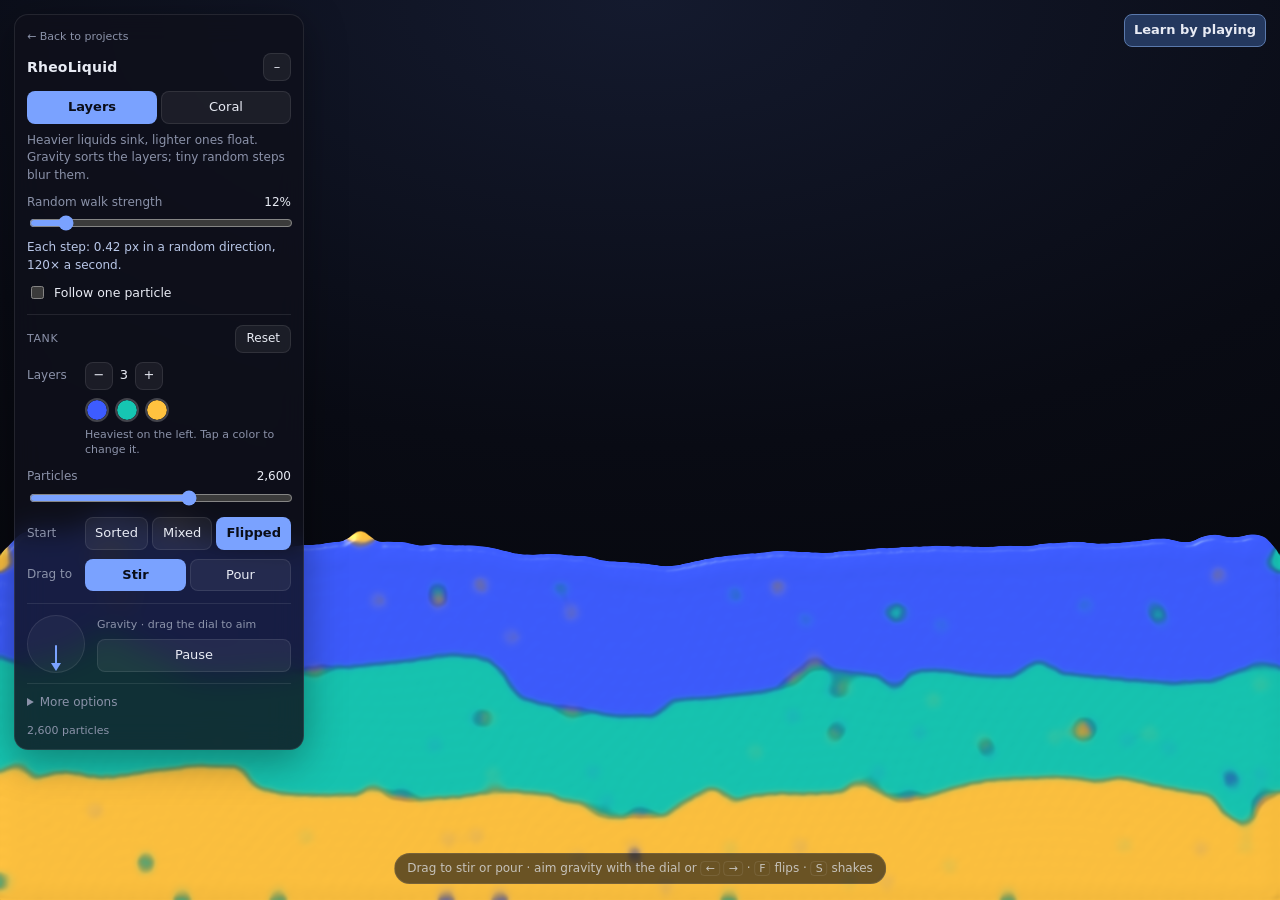
==== rheoliquid.html @ 99662b9c "Add RheoLiquid interactive project and standalone page" ====
<!doctype html>
<html lang="en">
<head>
<meta charset="utf-8">
<meta name="viewport" content="width=device-width,initial-scale=1,viewport-fit=cover">
<title>RheoLiquid</title>
<meta name="description" content="Explore fluid layers, coral growth, and particle motion through interactive simulations and guided experiments.">
<style>
  /* Single dark look: one full-screen liquid tank, a control dock on the left, one shared explainer dock on the right. */
  :root{--bg:#06070c;--panel:rgba(15,17,27,.82);--sheet:rgba(15,19,32,.97);--line:rgba(255,255,255,.09);--text:#e8ebf4;--mut:#8b92a9;--acc:#7aa2ff;
    --sat:env(safe-area-inset-top,0px);--sar:env(safe-area-inset-right,0px);--sab:env(safe-area-inset-bottom,0px);--sal:env(safe-area-inset-left,0px);color-scheme:dark}
  *{box-sizing:border-box}
  html,body{margin:0;height:100%;color:var(--text);font:13px/1.45 ui-sans-serif,system-ui,-apple-system,"Segoe UI",sans-serif;overflow:hidden;
    background:radial-gradient(120% 90% at 50% 0%,#141a2e 0%,#090b14 55%,#05060a 100%);touch-action:auto;-webkit-user-select:none;user-select:none}
  #stage{position:fixed;inset:0;cursor:crosshair;touch-action:none}
  canvas{position:absolute;inset:0;width:100%;height:100%;display:block}
  #c.goo{filter:url(#liquid-goo)}
  #o{pointer-events:none}
  .panel{position:fixed;top:calc(14px + var(--sat));left:calc(14px + var(--sal));width:290px;max-height:calc(100dvh - 28px - var(--sat) - var(--sab));overflow-y:auto;background:var(--panel);backdrop-filter:blur(14px);-webkit-backdrop-filter:blur(14px);
    border:1px solid var(--line);border-radius:14px;padding:12px 12px 10px;z-index:5;box-shadow:0 10px 40px rgba(0,0,0,.35)}
  .panel.min .body{display:none}
  a:focus-visible,button:focus-visible,input:focus-visible,.dial:focus-visible{outline:2px solid var(--acc);outline-offset:3px}
  [hidden]{display:none!important}
  .portfolio-link{display:inline-block;margin-bottom:8px;color:var(--mut);font-size:11px;text-decoration:none}
  .portfolio-link:hover{color:var(--text);text-decoration:underline}
  .walk-note{color:#b9c7e8;font-size:12px;margin:6px 0 0}
  .transport{display:flex;gap:6px;margin-top:10px}.transport button{flex:1}
  .legend{display:flex;gap:10px;margin:8px 0;color:var(--mut);font-size:11px}.legend i{display:inline-block;width:7px;height:7px;border-radius:50%;margin-right:4px}
  @media(max-width:600px){button{min-height:36px}.panel{max-height:65dvh}}
  .head{display:flex;align-items:center;justify-content:space-between;gap:8px}
  .title{font-weight:650;letter-spacing:.2px;font-size:14px}
  button{font:inherit;color:var(--text);background:rgba(255,255,255,.06);border:1px solid var(--line);border-radius:8px;padding:6px 9px;cursor:pointer}
  button:hover{background:rgba(255,255,255,.11)}
  button.on{background:var(--acc);border-color:transparent;color:#0a0d18;font-weight:600}
  .icon{width:28px;height:28px;padding:0;display:grid;place-items:center}
  .tabs,.seg{display:grid;grid-auto-flow:column;grid-auto-columns:1fr;gap:4px;margin-top:10px}
  .desc{color:var(--mut);margin:8px 0 4px;font-size:12px}
  .label{color:var(--mut);font-size:11px;text-transform:uppercase;letter-spacing:.6px;margin-top:10px}
  .seg{margin-top:5px}
  .slider{display:grid;grid-template-columns:1fr auto;gap:2px 8px;margin-top:10px}
  .slider span{color:var(--mut);font-size:12px}
  .slider output{font-variant-numeric:tabular-nums;font-size:12px}
  .slider input{grid-column:1/3;width:100%;accent-color:var(--acc)}
  .check{display:flex;align-items:center;gap:7px;margin-top:9px;color:var(--text);font-size:12.5px;cursor:pointer}
  .check input{accent-color:var(--acc)}
  .row{display:flex;gap:5px;margin-top:11px;flex-wrap:wrap}
  .row button{flex:1}
  .swatches{display:flex;gap:6px;margin-top:7px}
  .sw{width:26px;height:26px;border-radius:50%;padding:0;border:2px solid transparent}
  .sw.on{border-color:#fff}
  .gravity{display:flex;gap:12px;align-items:center;margin-top:12px;padding-top:11px;border-top:1px solid var(--line)}
  .dial{flex:none;width:58px;height:58px;border-radius:50%;border:1px solid var(--line);background:rgba(255,255,255,.04);position:relative;cursor:grab;touch-action:none}
  .arrow{position:absolute;left:50%;top:50%;width:24px;height:2px;background:var(--acc);transform-origin:0 50%;border-radius:2px}
  .arrow::after{content:"";position:absolute;right:-2px;top:-4px;border-left:8px solid var(--acc);border-top:5px solid transparent;border-bottom:5px solid transparent}
  .gcol{flex:1;min-width:0}
  .gcol .slider{margin-top:0}
  .glabel{color:var(--mut);font-size:11px;margin-bottom:6px}
  .gcol .transport{margin-top:0}
  .group{margin-top:12px;padding-top:10px;border-top:1px solid var(--line)}
  .grouphead{display:flex;align-items:center;justify-content:space-between}.grouphead .label{margin-top:0}
  .mini{font-size:12px;padding:4px 10px}
  .trow{display:flex;align-items:center;gap:8px;margin-top:9px}
  .tlabel{color:var(--mut);font-size:12px;flex:none;width:50px}
  .trow .seg{flex:1;margin-top:0}
  .chips{display:flex;gap:6px;flex-wrap:wrap;margin:8px 0 0 58px}
  .chips input{-webkit-appearance:none;appearance:none;flex:none;width:24px;height:24px;border:2px solid rgba(255,255,255,.22);border-radius:50%;padding:0;background:none;cursor:pointer}
  .chips input::-webkit-color-swatch-wrapper{padding:0}.chips input::-webkit-color-swatch{border:none;border-radius:50%}.chips input::-moz-color-swatch{border:none;border-radius:50%}
  .chips input:hover{border-color:rgba(255,255,255,.6)}
  .stepper{display:flex;align-items:center;gap:4px}
  .stepper output{min-width:14px;text-align:center;font-variant-numeric:tabular-nums;font-size:13px}
  .micro{color:var(--mut);font-size:11px;margin:5px 0 0 58px}
  .more{margin-top:10px;border-top:1px solid var(--line);padding-top:8px}
  .more summary{cursor:pointer;color:var(--mut);font-size:12px;padding:2px 0}
  .more summary:hover{color:var(--text)}
  .more #tilt{width:100%;margin-top:10px;font-size:12px}
  .foot{margin-top:9px;color:var(--mut);font-size:11px;font-variant-numeric:tabular-nums;display:flex;justify-content:space-between}
  section[hidden]{display:none}
  .hint{position:fixed;left:50%;bottom:calc(16px + var(--sab));transform:translateX(-50%);color:rgba(232,235,244,.72);font-size:12px;background:rgba(10,12,20,.6);
    padding:6px 12px;border-radius:20px;border:1px solid var(--line);white-space:nowrap;pointer-events:none;max-width:calc(100% - 24px);overflow:hidden;text-overflow:ellipsis;transition:opacity .8s}
  .hint.faded{opacity:.35}
  .hint .tch{display:none}
  kbd{font:inherit;font-size:11px;padding:0 4px;border:1px solid var(--line);border-radius:4px}
  @media (max-width:600px){.panel{width:auto;right:calc(10px + var(--sar));left:calc(10px + var(--sal));top:calc(10px + var(--sat))}.hint .kb{display:none}.hint .tch{display:inline}}
  @media (hover:none) and (pointer:coarse){.hint .kb{display:none}.hint .tch{display:inline}}
#learnToggle{position:fixed;right:calc(14px + var(--sar));top:calc(14px + var(--sat));z-index:7;background:#24385e;border-color:#5a79ac;font-weight:600}
#learnToggle[aria-expanded="true"]{background:#95b4ff;color:#0b1220;border-color:transparent}
/* Right dock: the guided experiments and the particle inspector share one slot, so the middle of the tank stays clear. */
#learnPanel,#particleInspector{position:fixed;right:calc(14px + var(--sar));top:calc(62px + var(--sat));bottom:auto;left:auto;transform:none;width:330px;max-width:calc(100% - 28px);max-height:calc(100dvh - 80px - var(--sat) - var(--sab));overflow:auto;overscroll-behavior:contain;z-index:6;background:var(--sheet);border:1px solid var(--line);box-shadow:0 16px 60px #0006;touch-action:pan-y}
#learnPanel{padding:18px;border-radius:16px;user-select:text}
#learnPanel h2{font-size:19px;line-height:1.2;font-weight:600;margin:16px 0 8px;letter-spacing:-.3px}
#learnPanel .lp-title{font-size:13px}
#lessonStatus:empty,#pathLessonNote:empty{display:none}
#learnPanel p{margin:8px 0;color:#bdc6dc;line-height:1.55}
#learnPanel .eyebrow{font-size:10px;letter-spacing:1px;color:#9fb7e1;font-weight:600}
.lesson-tabs{display:flex;gap:6px;margin-top:14px}.lesson-tabs button{flex:1}
.lesson-tabs [aria-pressed="true"]{color:#0b1220;background:#95b4ff}
.question{padding:10px 12px;background:#1c2940;border-radius:9px;margin-top:8px}.question p{color:#e8efff!important}
#lessonSteps{padding-left:19px;color:#d8deec;margin:12px 0}#lessonSteps li{padding:0 0 5px 4px}
.lesson-actions{display:flex;gap:7px;flex-wrap:wrap}.lesson-actions button{flex:1;min-width:100px;padding:9px 10px}.lesson-actions button:first-child{background:#7aa2ff;color:#091122;border-color:transparent;font-weight:600}
#lessonStatus{font-size:12px;color:#a9bce0!important;min-height:20px}
.measurements{margin:10px 0;background:#17233a;border-radius:8px;padding:10px;font-variant-numeric:tabular-nums;color:#dfebff;white-space:pre-line}
#learnPanel details{margin-top:12px;border-top:1px solid var(--line);padding-top:12px}#learnPanel summary{cursor:pointer;font-weight:600}#learnPanel .caveat{font-size:12px;color:#919fbb}
.lesson-footer{display:flex;align-items:center;justify-content:space-between;gap:6px;margin-top:18px}.lesson-footer span{color:var(--mut);font-size:11px}.lesson-footer button{font-size:12px}button:disabled{opacity:.45;cursor:default}
/* Phones: liquid settles at the bottom, so both explainers drop down from the top, over the empty air. */
@media(max-width:760px){#learnToggle{top:calc(10px + var(--sat));right:calc(10px + var(--sar))}
  #learnPanel,#particleInspector{top:calc(60px + var(--sat));left:calc(10px + var(--sal));right:calc(10px + var(--sar));width:auto;max-width:none;max-height:min(46dvh,calc(100dvh - 120px - var(--sat)))}
  #learnPanel{padding:14px}#learnPanel h2{font-size:19px;margin-top:14px}
  .panel{max-width:calc(100% - 155px)}.panel:not(.min){max-width:none;z-index:8}.panel .title{font-size:12px}.panel.min{width:auto;right:auto}}

#particleInspector{padding:14px;border-radius:14px}
#particleInspector strong{font-size:13px}#particleInspector .inspector-note{font-size:11px;color:#a8b6cf;line-height:1.45;margin:7px 0 0}
#stepDiagram{position:static;display:block;width:100%;height:auto;margin-top:8px;background:#0b1120;border-radius:8px}
.step-key{display:flex;gap:13px;font-size:11px;margin:8px 0}.step-key i{display:inline-block;width:12px;height:3px;vertical-align:middle;margin-right:4px}
#stepNumbers{display:block;font-size:12px;font-variant-numeric:tabular-nums;white-space:pre-line;color:#eef3ff;min-height:34px}
#nextParticleStep{background:#7aa2ff;color:#0a1220}#pickParticle[aria-pressed="true"]{background:#324977}

#pathComparison{position:static;display:block;width:100%;height:auto;margin-top:10px;background:#0b1120;border-radius:8px}
#pathTotals{display:block;font-size:12px;font-variant-numeric:tabular-nums;white-space:pre-line;color:#eef3ff}
#particleInspector .actual-key{background:repeating-linear-gradient(to right,#77dfff 0 4px,transparent 4px 6px)}
#restartPaths{margin-top:10px}#latestStepDetail{margin-top:12px;border-top:1px solid var(--line);padding-top:10px}#latestStepDetail summary{cursor:pointer;color:#d6e2f7;font-size:12px}
.path-guided #pathComparison{max-width:320px;margin-left:auto;margin-right:auto}
#pathLessonOpen{margin-top:10px;width:100%;border-color:#5a79ac;color:#c8d9ff}
#pathLessonBox{margin-top:10px;padding:12px;background:#17233a;border-radius:9px}
#pathLessonBox p{font-size:12px;line-height:1.5;color:#ced9ec;margin:8px 0}
#pathLessonBox #pathLessonNote{font-size:11px;color:#a7b8d4}
#pathLessonResult{font-size:12px;color:#fff;white-space:pre-line;font-variant-numeric:tabular-nums}
#pathLessonAction{background:#7aa2ff;color:#091122}
.path-guided #pathScale,.path-guided #pathExplanation,.path-guided #restartPaths,.path-guided #slowRow,.path-guided #particleStatus{display:none}
@media(max-width:760px){#particleInspector.path-guided{max-height:min(58dvh,calc(100dvh - 120px - var(--sat)))}}
</style>
</head>
<body>
<svg width="0" height="0" style="position:absolute" aria-hidden="true">
  <filter id="liquid-goo" color-interpolation-filters="sRGB">
    <feGaussianBlur id="gooBlur" in="SourceGraphic" stdDeviation="7"/>
    <feColorMatrix values="1 0 0 0 0  0 1 0 0 0  0 0 1 0 0  0 0 0 22 -9" result="goo"/>
    <feComposite in="SourceGraphic" in2="goo" operator="atop"/>
  </filter>
</svg>

<div id="stage"><canvas id="g" aria-hidden="true"></canvas><canvas id="c" role="img" aria-label="Interactive liquid layers and coral random walks"></canvas><canvas id="o" aria-hidden="true"></canvas></div>

<div class="panel" id="panel">
  <a class="portfolio-link" href="./#projects">← Back to projects</a>
  <div class="head"><div class="title">RheoLiquid</div><button class="icon" id="collapse" title="Hide panel" aria-label="Hide controls" aria-expanded="true">–</button></div>
  <div class="body">
    <div class="tabs" id="tabs">
      <button data-mode="layers" class="on">Layers</button><button data-mode="coral">Coral</button>
    </div>
    <p class="desc" id="desc"></p>

    <section data-for="layers">
      <label class="slider"><span>Random walk strength</span><output id="tempOut"></output>
        <input id="temp" type="range" min="0" max="3" step="0.01" value="0.35"></label>
      <p class="walk-note" id="walkReadout"></p>
      <label class="check"><input type="checkbox" id="inspectParticle"> Follow one particle</label>

      <div class="group" id="tank">
        <div class="grouphead"><span class="label">Tank</span><button id="resetL" class="mini">Reset</button></div>
        <div class="trow"><span class="tlabel">Layers</span>
          <div class="stepper"><button id="layerLess" class="icon" aria-label="Fewer layers">−</button><output id="layerOut" aria-live="polite">3</output><button id="layerMore" class="icon" aria-label="More layers">+</button></div></div>
        <div class="chips" id="chips"></div>
        <p class="micro">Heaviest on the left. Tap a color to change it.</p>
        <label class="slider"><span>Particles</span><output id="countOut"></output>
          <input id="count" type="range" min="400" max="4000" step="100" value="2600"></label>
        <div class="trow"><span class="tlabel">Start</span><div class="seg" id="startMode">
          <button data-start="sorted" title="Heavy at the bottom, already settled">Sorted</button><button data-start="mixed" title="All liquids stirred together">Mixed</button><button data-start="flipped" class="on" title="Light at the bottom, heavy on top">Flipped</button></div></div>
      </div>

      <div class="trow"><span class="tlabel">Drag to</span><div class="seg" id="tools" aria-label="What dragging does">
        <button data-tool="stir" class="on" aria-pressed="true">Stir</button><button data-tool="pour" aria-pressed="false">Pour</button></div></div>
      <div class="swatches" id="swatches" hidden></div>
    </section>

    <section data-for="coral" hidden>
      <label class="slider"><span>Stickiness</span><output id="stickOut"></output>
        <input id="stick" type="range" min="0.03" max="1" step="0.01" value="1"></label>
      <div class="row"><button id="resetC">Clear</button></div>
    </section>

    <div class="gravity">
      <div class="dial" id="dial" role="slider" tabindex="0" aria-label="Gravity direction" aria-valuemin="0" aria-valuemax="359" aria-valuenow="90" title="Drag or use arrow keys to aim gravity"><div class="arrow" id="arrow"></div></div>
      <div class="gcol">
        <div class="glabel">Gravity · drag the dial to aim</div>
        <div class="transport"><button id="pause" aria-pressed="false">Pause</button><button id="step" hidden>Single step</button></div>
      </div>
    </div>

    <details class="more" id="more"><summary>More options</summary>
      <section data-for="layers">
        <label class="check"><input type="checkbox" id="paths"> Show particle trails</label>
        <label class="check"><input type="checkbox" id="goo" checked> Smooth liquid look</label>
        <div class="row"><button id="flip">Flip gravity</button><button id="shake">Shake</button></div>
      </section>
      <section data-for="coral" hidden>
        <label class="slider"><span>Pull (follows the gravity arrow)</span><output id="biasOut"></output>
          <input id="bias" type="range" min="0" max="0.6" step="0.01" value="0"></label>
        <div class="row"><button id="floor">Seed the floor</button></div>
      </section>
      <label class="slider"><span>Gravity strength</span><output id="gmagOut"></output>
        <input id="gmag" type="range" min="0" max="2" step="0.01" value="1"></label>
      <button id="tilt">Use device tilt</button>
    </details>
    <div class="foot"><span id="stats"></span><span id="fps"></span></div>
  </div>
</div>
<div class="hint" id="hint"></div>
<button id="learnToggle" aria-expanded="false" aria-controls="learnPanel">Learn by playing</button>
<aside id="learnPanel" aria-label="Guided random-walk experiments">
  <div class="head"><strong class="lp-title">Learn by playing</strong><button id="learnClose" class="icon" aria-label="Close learning panel">×</button></div>
  <nav class="lesson-tabs" aria-label="Choose an experiment">
    <button data-lesson="0" aria-pressed="true">1 · Liquid</button>
    <button data-lesson="1" aria-pressed="false">2 · Coral</button>
    <button data-lesson="2" aria-pressed="false">3 · Paths</button>
  </nav>
  <h2 id="lessonTitle"></h2>
  <div class="question"><span class="eyebrow">GUESS</span><p id="lessonQuestion"></p></div>
  <ol id="lessonSteps"></ol>
  <div class="lesson-actions" id="lessonActions"></div>
  <p id="lessonStatus" role="status"></p>
  <details id="lessonDetails"><summary>Why?</summary><p id="lessonWhy"></p></details>
  <div class="lesson-footer"><button id="lessonBack">Previous</button><span id="lessonCount">1 of 3</span><button id="lessonNext">Next experiment</button></div>
</aside>


<aside id="particleInspector" aria-label="Compare random steps with liquid movement">
  <div class="head"><strong id="particleTitle">Following one particle</strong><button id="closeInspector" class="icon" aria-label="Hide particle inspector">×</button></div>
  <p class="inspector-note">The white ring marks it. The white line shows where it has been.</p>
  <div class="row" id="particleManualControls"><button id="nextParticleStep">Next step</button><button id="inspectorPlay">Pause</button><button id="pickParticle">Pick another</button></div>
  <button id="pathLessonOpen" aria-expanded="false" aria-controls="pathLessonBox">Experiment: why do the two paths differ?</button>
  <section id="pathLessonBox" hidden aria-label="Guided two-path experiment">
    <div class="head"><strong id="pathLessonHeading">Predict first</strong><button id="pathLessonClose" class="icon" aria-label="Exit two-path experiment">×</button></div>
    <p id="pathLessonPrompt"></p>
    <div id="pathLessonResult" role="status"></div>
    <div class="row"><button id="pathLessonAction">Run with random walk off</button><button id="pathLessonRestart" hidden>Start over</button></div>
    <p id="pathLessonNote"></p>
  </section>

  <div class="step-key"><span><i style="background:#ff8ac8"></i>● Random steps only</span><span><i class="actual-key"></i>■ Where it really went</span></div>
  <canvas id="pathComparison" width="320" height="180" role="img" aria-label="Two paths from the same start, drawn to the same scale: the pink solid path adds up only the random steps; the blue dashed path is where the particle really went"></canvas>
  
  <output id="pathTotals">Both paths begin at the same point.</output>
  <button id="restartPaths">Restart both paths</button>
  <p id="pathScale" class="inspector-note">Both paths use the same scale.</p>
  <p class="inspector-note" id="pathExplanation">Pink adds up only this particle’s random steps. Blue is where it really went, carried along by the flowing liquid.</p>
  <details id="latestStepDetail"><summary>Break down the last step</summary>

  <canvas id="stepDiagram" width="320" height="140" role="img" aria-label="The last step, magnified: flow, then the random step, then push-back from neighbors and walls"></canvas>
  <div class="step-key"><span><i style="background:#77dfff"></i>1 Flow</span><span><i style="background:#ff8ac8"></i>2 Random step</span><span><i style="background:#ffd178"></i>3 Push-back</span></div>
  <output id="stepNumbers">Waiting for the first step…</output>
  <p class="inspector-note" id="stepZoom">Arrows magnified, all to the same scale.</p>
  
  </details>
  <label class="check" id="slowRow"><input type="checkbox" id="slowParticle"> Slow motion · 10% speed</label>
  <p id="particleStatus" role="status" class="inspector-note">Next step pauses the liquid and moves it forward one step.</p>
</aside>

<script>
//SIM-START
function gauss(){ return (Math.random()+Math.random()+Math.random()+Math.random()-2)*1.7320508; }

/* ---------- Liquid layers: position-based particle fluid (double-density relaxation)
   + independent random POSITION steps, followed by fluid constraints. ---------- */
// A fixed-length isotropic position walk: independent angle each step.
// E[delta]=0, E[|delta|^2]=length^2; unconstrained MSD grows linearly in time.
function positionWalk(length, rng=Math.random){
  const angle=rng()*Math.PI*2;
  return [length*Math.cos(angle), length*Math.sin(angle)];
}
function createLiquid(W, H, opt){
  opt = opt || {};
  const target = opt.count || 2200, MAX = Math.round(target*1.6);
  const s = Math.max(7, Math.min(24, Math.sqrt(W*H*0.5/target)));   // particle spacing (px)
  const h = 2*s, h2 = h*h;                                            // interaction radius
  const K = opt.k ?? 1.5, KN = opt.kn ?? 1.0, C = opt.c ?? 0.05;
  // N liquids, heaviest (type 0) to lightest; weights set how strongly gravity pulls each one
  const N = Math.max(2, Math.min(8, opt.layers || 3));
  const weights = opt.weights || Array.from({length:N}, (_,i) => 2.2 - 1.9*i/(N-1));
  const startMode = opt.start || 'flipped';                           // 'sorted' | 'mixed' | 'flipped'
  const G = opt.g ?? 0.0045, WF = opt.wf ?? 3;
  const UNMIX = opt.unmix ?? 0.15;                                    // cross-fluid cohesion (low = immiscible)
  // rest density of a hexagonal lattice with spacing s
  let rho0 = 0;
  for (let j=-4;j<=4;j++) for (let i=-4;i<=4;i++){
    if(!i && !j) continue;
    const r = Math.hypot((i+(j&1)*0.5)*s, j*s*0.866);
    if(r<h){ const q=1-r/h; rho0+=q*q; }
  }
  const X=new Float32Array(MAX),Y=new Float32Array(MAX),VX=new Float32Array(MAX),VY=new Float32Array(MAX),
        OX=new Float32Array(MAX),OY=new Float32Array(MAX),
        RHO=new Float32Array(MAX),RHON=new Float32Array(MAX),PR=new Float32Array(MAX),PRN=new Float32Array(MAX);
  const T=new Uint8Array(MAX);
  let n=0;
  const gw=Math.ceil(W/h)+1, gh=Math.ceil(H/h)+1, NC=gw*gh;
  const start=new Int32Array(NC+1), cursor=new Int32Array(NC), cell=new Int32Array(MAX), order=new Int32Array(MAX);
  const PMAX=MAX*20;
  const PI=new Int32Array(PMAX),PJ=new Int32Array(PMAX),PQ=new Float32Array(PMAX),UX=new Float32Array(PMAX),UY=new Float32Array(PMAX);
  let np=0;

  function add(x,y,t,vx,vy){
    if(n>=MAX) return false;
    X[n]=OX[n]=x; Y[n]=OY[n]=y; VX[n]=vx||0; VY[n]=vy||0; T[n]=t; n++;
    return true;
  }
  function fill(){
    n=0;
    for(let j=0; n<target; j++){
      const y=H-s*0.6-j*s*0.866; if(y<s) break;
      // rows fill from the floor up; band 0 = bottom slice of the tank
      for(let x=s*0.6+(j&1)*s*0.5; x<W-s*0.5 && n<target; x+=s){
        const band = Math.min(N-1, (n*N/target)|0);
        let t;
        if(startMode==='sorted') t = band;                               // heavy at the bottom: already settled
        else if(startMode==='mixed') t = (Math.random()*N)|0;            // fully stirred
        else t = Math.random()<0.06 ? (Math.random()*N)|0 : N-1-band;    // upside down, so gravity has work to do
        add(x,y,t);
      }
    }
  }
  fill();

  function step(P){
    const ti=Number.isInteger(P.track)&&P.track>=0&&P.track<n?P.track:-1;
    const sample=ti>=0?{index:ti,start:{x:X[ti],y:Y[ti]},random:{x:0,y:0}}:null;
    const g=s*G, gx=P.gx*g, gy=P.gy*g;
    const walkLength=P.temp*s*0.08, vmax=s*0.9, B=P.brush;
    const BR2 = B ? B.r*B.r : 0;
    // 1. Deterministic advection, then a position random walk (120 steps/sec).
    for(let i=0;i<n;i++){
      const w=weights[T[i]];
      let vx=VX[i]+gx*w, vy=VY[i]+gy*w;
      const walkSize=walkLength;
      if(B){   // stirring: nudge nearby particles toward the hand's velocity
        const dx=X[i]-B.x, dy=Y[i]-B.y, d2=dx*dx+dy*dy;
        if(d2<BR2){ const f=1-Math.sqrt(d2)/B.r; vx+=(B.vx-vx)*0.25*f; vy+=(B.vy-vy)*0.25*f; }
      }
      const sp=vx*vx+vy*vy;
      if(sp>vmax*vmax){ const k=vmax/Math.sqrt(sp); vx*=k; vy*=k; }
      VX[i]=vx; VY[i]=vy; OX[i]=X[i]; OY[i]=Y[i]; X[i]+=vx; Y[i]+=vy;
      if(i===ti)sample.flow={x:X[i],y:Y[i]};
      if(walkSize>0){
        // Same isotropic step as positionWalk(), inlined so the hot loop allocates nothing.
        const ang=Math.random()*6.283185307, dx=walkSize*Math.cos(ang), dy=walkSize*Math.sin(ang);
        if(i===ti)sample.random={x:dx,y:dy};
        X[i]+=dx; Y[i]+=dy;
        // Preserve the position increment, but exclude it from fluid momentum.
        OX[i]+=dx; OY[i]+=dy;
      }
      if(i===ti)sample.walk={x:X[i],y:Y[i]};
    }
    // 2. spatial grid (counting sort)
    start.fill(0);
    for(let i=0;i<n;i++){
      let cx=(X[i]/h)|0, cy=(Y[i]/h)|0;
      cx=cx<0?0:cx>=gw?gw-1:cx; cy=cy<0?0:cy>=gh?gh-1:cy;
      const c=cy*gw+cx; cell[i]=c; start[c+1]++;
    }
    for(let c=0;c<NC;c++) start[c+1]+=start[c];
    cursor.set(start.subarray(0,NC));
    for(let i=0;i<n;i++) order[cursor[cell[i]]++]=i;
    // 3. neighbour pairs + densities
    np=0; RHO.fill(0,0,n); RHON.fill(0,0,n);
    for(let i=0;i<n;i++){
      const c=cell[i], cx=c%gw, cy=(c/gw)|0, xi=X[i], yi=Y[i];
      const y0=cy>0?cy-1:0, y1=cy<gh-1?cy+1:cy, x0=cx>0?cx-1:0, x1=cx<gw-1?cx+1:cx;
      for(let yy=y0;yy<=y1;yy++) for(let xx=x0;xx<=x1;xx++){
        const cc=yy*gw+xx;
        for(let k=start[cc],e=start[cc+1];k<e;k++){
          const j=order[k]; if(j<=i) continue;
          const dx=X[j]-xi, dy=Y[j]-yi, d2=dx*dx+dy*dy;
          if(d2>=h2) continue;
          const r=Math.sqrt(d2), q=1-r/h, q2=q*q, q3=q2*q;
          RHO[i]+=q2; RHO[j]+=q2; RHON[i]+=q3; RHON[j]+=q3;
          if(np<PMAX){
            PI[np]=i; PJ[np]=j; PQ[np]=q;
            if(r>1e-4){ UX[np]=dx/r; UY[np]=dy/r; } else { const a=Math.random()*6.283; UX[np]=Math.cos(a); UY[np]=Math.sin(a); }
            np++;
          }
        }
      }
    }
    // walls act like a row of virtual particles, so they push back (otherwise light fluid gets pinned to the floor)
    const WOFF=s*0.5;
    for(let i=0;i<n;i++){
      const x=X[i], y=Y[i];
      let q;
      if(x+WOFF<h){ q=1-(x+WOFF)/h; RHO[i]+=WF*q*q; RHON[i]+=WF*q*q*q; }
      if(W-x+WOFF<h){ q=1-(W-x+WOFF)/h; RHO[i]+=WF*q*q; RHON[i]+=WF*q*q*q; }
      if(y+WOFF<h){ q=1-(y+WOFF)/h; RHO[i]+=WF*q*q; RHON[i]+=WF*q*q*q; }
      if(H-y+WOFF<h){ q=1-(H-y+WOFF)/h; RHO[i]+=WF*q*q; RHON[i]+=WF*q*q*q; }
    }
    // 4. double-density relaxation (pressure + near-pressure); weak cohesion across fluids
    for(let i=0;i<n;i++){ PR[i]=K*(RHO[i]-rho0); PRN[i]=KN*RHON[i]; }
    for(let i=0;i<n;i++){
      const pr=Math.max(0,PR[i])*2, prn=PRN[i]*2, x=X[i], y=Y[i];
      let q;
      if(x+WOFF<h){ q=1-(x+WOFF)/h; X[i]+=WF*(pr*q+prn*q*q)*s*C*0.5; }
      if(W-x+WOFF<h){ q=1-(W-x+WOFF)/h; X[i]-=WF*(pr*q+prn*q*q)*s*C*0.5; }
      if(y+WOFF<h){ q=1-(y+WOFF)/h; Y[i]+=WF*(pr*q+prn*q*q)*s*C*0.5; }
      if(H-y+WOFF<h){ q=1-(H-y+WOFF)/h; Y[i]-=WF*(pr*q+prn*q*q)*s*C*0.5; }
    }
    for(let p=0;p<np;p++){
      const i=PI[p], j=PJ[p], q=PQ[p];
      let pp=PR[i]+PR[j];
      if(pp<0 && T[i]!==T[j]) pp*=UNMIX;
      const D=(pp*q+(PRN[i]+PRN[j])*q*q)*s*C;
      const dx=D*UX[p], dy=D*UY[p];
      X[i]-=dx; Y[i]-=dy; X[j]+=dx; Y[j]+=dy;
    }
    // 5. walls, velocities
    const m=s*0.5, Wm=W-m, Hm=H-m;
    for(let i=0;i<n;i++){
      if(X[i]<m) X[i]=m; else if(X[i]>Wm) X[i]=Wm;
      if(Y[i]<m) Y[i]=m; else if(Y[i]>Hm) Y[i]=Hm;
      VX[i]=X[i]-OX[i]; VY[i]=Y[i]-OY[i];
    }
    // 6. viscosity along pairs
    for(let p=0;p<np;p++){
      const i=PI[p], j=PJ[p], q=PQ[p];
      const kv=q*0.04, dvx=(VX[j]-VX[i])*kv, dvy=(VY[j]-VY[i])*kv;
      VX[i]+=dvx; VY[i]+=dvy; VX[j]-=dvx; VY[j]-=dvy;
    }
    if(sample)sample.end={x:X[ti],y:Y[ti]};
    return sample;
  }

  function shake(){ for(let i=0;i<n;i++){ VX[i]+=gauss()*s*0.35; VY[i]+=gauss()*s*0.35-s*0.25; } }

  function render(ctx, colors, goo){
    const r = goo ? s*0.72 : s*0.62;
    for(let k=0;k<colors.length;k++){
      ctx.beginPath();
      let any=false;
      for(let i=0;i<n;i++){ if(T[i]!==k) continue; any=true; ctx.moveTo(X[i]+r,Y[i]); ctx.arc(X[i],Y[i],r,0,6.2832); }
      if(any){ ctx.fillStyle=colors[k]; ctx.fill(); }
    }
  }

  return { step, add, shake, render, fill, s, h, N, MAX, rho0, X, Y, VX, VY, T, RHO, get n(){ return n; } };
}
//SIM-END

/* ---------- Coral: diffusion-limited aggregation ---------- */
function createCoral(W, H, DPR){
  const cs=3, gw=Math.floor(W/cs), gh=Math.floor(H/cs), grid=new Uint8Array(gw*gh);
  const layer=document.createElement('canvas'); layer.width=Math.round(W*DPR); layer.height=Math.round(H*DPR);
  const lc=layer.getContext('2d'); lc.setTransform(DPR,0,0,DPR,0,0);
  let count=0, minX=gw, minY=gh, maxX=-1, maxY=-1;
  const K=700, ITER=60, WX=new Int32Array(K).fill(-1), WY=new Int32Array(K);
  function occupy(cx,cy){
    if(cx<0||cy<0||cx>=gw||cy>=gh) return;
    const k=cy*gw+cx; if(grid[k]) return;
    grid[k]=1; count++;
    if(cx<minX)minX=cx; if(cx>maxX)maxX=cx; if(cy<minY)minY=cy; if(cy>maxY)maxY=cy;
    lc.fillStyle=`hsl(${(190+count*0.03)%360},85%,63%)`;
    lc.fillRect(cx*cs,cy*cs,cs,cs);
  }
  function seed(x,y){ const cx=(x/cs)|0, cy=(y/cs)|0; for(let dy=-1;dy<=1;dy++) for(let dx=-1;dx<=1;dx++) occupy(cx+dx,cy+dy); }
  function floor(){ for(let x=0;x<gw;x++) occupy(x,gh-1); }
  function box(m){ return [Math.max(0,minX-m), Math.max(0,minY-m), Math.min(gw-1,maxX+m), Math.min(gh-1,maxY+m)]; }
  function spawn(k){
    WX[k]=-1; if(maxX<0) return;
    const [x0,y0,x1,y1]=box(14), pw=x1-x0, ph=y1-y0;
    for(let tries=0;tries<6;tries++){
      let t=Math.random()*2*(pw+ph), x, y;
      if(t<pw){x=x0+t;y=y0;} else if((t-=pw)<ph){x=x1;y=y0+t;} else if((t-=ph)<pw){x=x1-t;y=y1;} else {t-=pw;x=x0;y=y1-t;}
      x|=0; y|=0;
      if(!grid[y*gw+x]){ WX[k]=x; WY[k]=y; return; }
    }
  }
  function touching(x,y){
    for(let dy=-1;dy<=1;dy++){ const yy=y+dy; if(yy<0||yy>=gh) continue;
      for(let dx=-1;dx<=1;dx++){ const xx=x+dx; if(xx<0||xx>=gw||(!dx&&!dy)) continue; if(grid[yy*gw+xx]) return true; } }
    return false;
  }
  function step(P){
    const ax=Math.abs(P.gx), ay=Math.abs(P.gy), px=ax/((ax+ay)||1), sx=Math.sign(P.gx), sy=Math.sign(P.gy);
    const [kx0,ky0,kx1,ky1]=box(40);
    for(let k=0;k<K;k++){
      if(WX[k]<0){ spawn(k); if(WX[k]<0) continue; }
      let x=WX[k], y=WY[k];
      for(let it=0;it<ITER;it++){
        let dx=0, dy=0;
        if(P.bias>0 && Math.random()<P.bias){ if(Math.random()<px) dx=sx; else dy=sy; }
        else { const r=(Math.random()*4)|0; if(r===0)dx=1; else if(r===1)dx=-1; else if(r===2)dy=1; else dy=-1; }
        const nx=x+dx, ny=y+dy;
        if(nx<kx0||nx>kx1||ny<ky0||ny>ky1){ x=-1; break; }
        if(grid[ny*gw+nx]) continue;
        x=nx; y=ny;
        if(touching(x,y) && Math.random()<P.stick){ occupy(x,y); x=-1; break; }
      }
      WX[k]=x; WY[k]=y;
    }
  }
  function render(ctx){
    ctx.clearRect(0,0,W,H);
    ctx.drawImage(layer,0,0,W,H);
    ctx.fillStyle='rgba(170,195,255,0.4)';
    for(let k=0;k<K;k++) if(WX[k]>=0) ctx.fillRect(WX[k]*cs+0.5,WY[k]*cs+0.5,1.6,1.6);
  }
  seed(W/2,H/2);
  return { seed, floor, step, render, get n(){ return count; } };
}

/* ---------- Gooey liquid renderer (WebGL metaballs) ----------
   Pass 1 splats every particle as a soft kernel into two half-resolution textures:
   each RGBA channel holds how much of one liquid is nearby (texture A: liquids 1-4,
   texture B: liquids 5-8). Pass 2 thresholds the summed field into one smooth
   surface, colors it by the locally dominant liquid, darkens the seams where two
   liquids meet, and adds a little relief lighting.
   Replaces the full-screen SVG blur filter, which was the main frame-time cost. */
function createGooRenderer(canvas){
  let gl=null;
  try{ gl=canvas.getContext('webgl',{alpha:true,premultipliedAlpha:true,antialias:false,depth:false,stencil:false}); }catch(e){}
  if(!gl) return null;
  const compile=(type,src)=>{const s=gl.createShader(type);gl.shaderSource(s,src);gl.compileShader(s);if(!gl.getShaderParameter(s,gl.COMPILE_STATUS))throw new Error(gl.getShaderInfoLog(s));return s;};
  const link=(vs,fs)=>{const p=gl.createProgram();gl.attachShader(p,compile(gl.VERTEX_SHADER,vs));gl.attachShader(p,compile(gl.FRAGMENT_SHADER,fs));gl.bindAttribLocation(p,0,'a');gl.linkProgram(p);if(!gl.getProgramParameter(p,gl.LINK_STATUS))throw new Error(gl.getProgramInfoLog(p));return p;};
  let splat, comp;
  try{
    splat=link(
`attribute vec4 a; uniform vec2 res; uniform float size, group; varying vec4 c;
void main(){
  float t=a.z-group*4.0;                      // this pass only draws liquids group*4 .. group*4+3
  if(t<-0.5||t>3.5){ gl_Position=vec4(2.0,2.0,0.0,1.0); gl_PointSize=0.0; c=vec4(0.0); return; }
  vec2 p=a.xy/res*2.0-1.0; gl_Position=vec4(p.x,-p.y,0.0,1.0); gl_PointSize=size;
  c=vec4(t<0.5?1.0:0.0, abs(t-1.0)<0.5?1.0:0.0, abs(t-2.0)<0.5?1.0:0.0, t>2.5?1.0:0.0);
}`,
`precision mediump float; varying vec4 c; uniform float amp;
void main(){
  vec2 d=gl_PointCoord*2.0-1.0; float r2=dot(d,d); if(r2>=1.0) discard;
  float k=1.0-r2; gl_FragColor=c*(k*k*amp);
}`);
    comp=link(
`attribute vec4 a; varying vec2 uv; void main(){ uv=a.xy*0.5+0.5; gl_Position=vec4(a.xy,0.0,1.0); }`,
`precision mediump float; varying vec2 uv;
uniform sampler2D ta, tb; uniform vec2 texel; uniform float th, aa;
uniform vec3 cols[8];
const vec4 ONE=vec4(1.0);
float field(vec2 p){ return dot(texture2D(ta,p),ONE)+dot(texture2D(tb,p),ONE); }
void main(){
  vec4 A=texture2D(ta,uv), B=texture2D(tb,uv);
  float t=dot(A,ONE)+dot(B,ONE);
  float a=smoothstep(th-aa,th+aa,t);
  if(a<0.004){ gl_FragColor=vec4(0.0); return; }
  vec4 wa=A/max(t,1e-4), wb=B/max(t,1e-4);
  vec4 qa=wa*wa*wa, qb=wb*wb*wb; float qs=max(dot(qa,ONE)+dot(qb,ONE),1e-4);
  vec3 col=(cols[0]*qa.x+cols[1]*qa.y+cols[2]*qa.z+cols[3]*qa.w+cols[4]*qb.x+cols[5]*qb.y+cols[6]*qb.z+cols[7]*qb.w)/qs;
  float gx=field(uv+vec2(texel.x,0.0))-field(uv-vec2(texel.x,0.0));
  float gy=field(uv+vec2(0.0,texel.y))-field(uv-vec2(0.0,texel.y));
  float edge=1.0-smoothstep(th+0.04,th+0.35,t);      // strong relief at the surface, gentle inside
  float k=0.8+2.6*edge;
  vec3 n=normalize(vec3(-gx*k,-gy*k,1.0));
  vec3 L=normalize(vec3(-0.45,0.75,1.0));
  float diff=dot(n,L);
  float spec=pow(max(dot(reflect(-L,n),vec3(0.0,0.0,1.0)),0.0),28.0);
  float top=max(max(max(wa.x,wa.y),max(wa.z,wa.w)),max(max(wb.x,wb.y),max(wb.z,wb.w)));
  float seam=1.0-top;                                   // darkens where two liquids meet
  col*=0.80+0.24*diff-0.16*smoothstep(0.3,0.5,seam);
  col+=spec*0.22;
  gl_FragColor=vec4(col*a,a);
}`);
  }catch(e){ console.warn('WebGL liquid renderer unavailable:',e); return null; }
  const vbo=gl.createBuffer(), quad=gl.createBuffer();
  gl.bindBuffer(gl.ARRAY_BUFFER,quad); gl.bufferData(gl.ARRAY_BUFFER,new Float32Array([-1,-1,0,0, 3,-1,0,0, -1,3,0,0]),gl.STATIC_DRAW);
  const targets=[0,1].map(()=>{
    const tex=gl.createTexture(), fbo=gl.createFramebuffer();
    gl.bindTexture(gl.TEXTURE_2D,tex);
    for(const [k,v] of [[gl.TEXTURE_MIN_FILTER,gl.LINEAR],[gl.TEXTURE_MAG_FILTER,gl.LINEAR],[gl.TEXTURE_WRAP_S,gl.CLAMP_TO_EDGE],[gl.TEXTURE_WRAP_T,gl.CLAMP_TO_EDGE]]) gl.texParameteri(gl.TEXTURE_2D,k,v);
    return {tex,fbo};
  });
  const U=(p,names)=>Object.fromEntries(names.map(n=>[n,gl.getUniformLocation(p,n)]));
  const us=U(splat,['res','size','amp','group']), uc=U(comp,['ta','tb','texel','th','aa','cols']);
  const maxPoint=gl.getParameter(gl.ALIASED_POINT_SIZE_RANGE)[1]||64;
  const colBuf=new Float32Array(24);
  let buf=new Float32Array(0), W=1, H=1, dpr=1, fw=1, fh=1, FS=0.5, lost=false;
  canvas.addEventListener('webglcontextlost',e=>{e.preventDefault();lost=true;});
  function resize(w,h,d){
    W=w;H=h;dpr=d; canvas.width=Math.round(W*dpr); canvas.height=Math.round(H*dpr);
    fw=Math.max(1,Math.ceil(W*FS)); fh=Math.max(1,Math.ceil(H*FS));
    for(const t of targets){
      gl.bindTexture(gl.TEXTURE_2D,t.tex); gl.texImage2D(gl.TEXTURE_2D,0,gl.RGBA,fw,fh,0,gl.RGBA,gl.UNSIGNED_BYTE,null);
      gl.bindFramebuffer(gl.FRAMEBUFFER,t.fbo); gl.framebufferTexture2D(gl.FRAMEBUFFER,gl.COLOR_ATTACHMENT0,gl.TEXTURE_2D,t.tex,0);
    }
    gl.bindFramebuffer(gl.FRAMEBUFFER,null);
  }
  // colors: array of [r,g,b] in 0..1, one per liquid (heaviest first), up to 8
  function draw(sim, colors){
    if(lost) return false;
    const n=sim.n, X=sim.X, Y=sim.Y, T=sim.T, s=sim.s;
    if(buf.length<sim.MAX*4) buf=new Float32Array(sim.MAX*4);
    for(let i=0,k=0;i<n;i++,k+=4){ buf[k]=X[i]; buf[k+1]=Y[i]; buf[k+2]=T[i]; buf[k+3]=0; }
    colBuf.fill(0); colors.slice(0,8).forEach((c,i)=>colBuf.set(c,i*3));
    // kernel radius 1.5 spacings; amplitude puts the at-rest field near 0.75
    const R=1.5*s, size=Math.min(maxPoint,2*R*FS), amp=0.75/(Math.PI*R*R/(3*0.866*s*s));
    gl.useProgram(splat); gl.uniform2f(us.res,W,H); gl.uniform1f(us.size,size); gl.uniform1f(us.amp,amp);
    gl.bindBuffer(gl.ARRAY_BUFFER,vbo); gl.bufferData(gl.ARRAY_BUFFER,buf.subarray(0,n*4),gl.DYNAMIC_DRAW);
    gl.enableVertexAttribArray(0); gl.vertexAttribPointer(0,4,gl.FLOAT,false,16,0);
    gl.viewport(0,0,fw,fh); gl.clearColor(0,0,0,0); gl.blendFunc(gl.ONE,gl.ONE);
    for(let g=0;g<2;g++){
      gl.bindFramebuffer(gl.FRAMEBUFFER,targets[g].fbo); gl.clear(gl.COLOR_BUFFER_BIT);
      if(g*4>=sim.N) continue;                  // second texture only when there are more than 4 liquids
      gl.enable(gl.BLEND); gl.uniform1f(us.group,g); gl.drawArrays(gl.POINTS,0,n); gl.disable(gl.BLEND);
    }
    gl.bindFramebuffer(gl.FRAMEBUFFER,null); gl.viewport(0,0,canvas.width,canvas.height);
    gl.clear(gl.COLOR_BUFFER_BIT);
    gl.useProgram(comp);
    gl.activeTexture(gl.TEXTURE0); gl.bindTexture(gl.TEXTURE_2D,targets[0].tex); gl.uniform1i(uc.ta,0);
    gl.activeTexture(gl.TEXTURE1); gl.bindTexture(gl.TEXTURE_2D,targets[1].tex); gl.uniform1i(uc.tb,1);
    gl.uniform2f(uc.texel,1/fw,1/fh); gl.uniform1f(uc.th,0.2);
    gl.uniform1f(uc.aa,Math.max(0.006,0.45/(R*dpr)));   // about one device pixel of edge softening
    gl.uniform3fv(uc.cols,colBuf);
    gl.bindBuffer(gl.ARRAY_BUFFER,quad); gl.vertexAttribPointer(0,4,gl.FLOAT,false,16,0);
    gl.drawArrays(gl.TRIANGLES,0,3);
    return true;
  }
  function clear(){ if(!lost){ gl.bindFramebuffer(gl.FRAMEBUFFER,null); gl.clearColor(0,0,0,0); gl.clear(gl.COLOR_BUFFER_BIT); } }
  return { resize, draw, clear, get lost(){ return lost; } };
}

/* ---------- App ---------- */
const $=s=>document.querySelector(s);
const cv=$('#c'), ctx=cv.getContext('2d'), ov=$('#o'), octx=ov.getContext('2d'), stage=$('#stage'), glc=$('#g');
// #debug shows the frame rate; #debug-svg also forces the old SVG goo filter for side-by-side timing.
const DEBUG=new URLSearchParams(location.search).has('debug')||/^#debug/.test(location.hash);
const gooGL=/^#debug-svg/.test(location.hash)?null:createGooRenderer(glc);   // null → fall back to the SVG goo filter
// Default colors per layer count, heaviest first. A color the visitor picks for layer i overrides it.
const PALETTES={2:['#3d5cff','#ffc23f'],3:['#3d5cff','#16c6b2','#ffc23f'],4:['#3d5cff','#16c6b2','#ffc23f','#ff6fa8'],
  5:['#3d5cff','#9b7bff','#16c6b2','#ffc23f','#ff6fa8'],6:['#3d5cff','#9b7bff','#16c6b2','#9be15d','#ffc23f','#ff6fa8']};
const MIN_LAYERS=2, MAX_LAYERS=6;
let COLORS=[], GLCOLORS=[];
const setText=(el,s)=>{ if(el.textContent!==s) el.textContent=s; };

const DESC={
  layers:'Heavier liquids sink, lighter ones float. Gravity sorts the layers; tiny random steps blur them.',
  coral:'Wanderers step randomly until they touch the coral, then freeze. Branches grow from that one rule.'
};
const HINT={
  layers:'Drag to stir or pour<span class="kb"> · aim gravity with the dial or <kbd>←</kbd> <kbd>→</kbd> · <kbd>F</kbd> flips · <kbd>S</kbd> shakes</span><span class="tch"> · tap + to set up the tank</span>',
  coral:'Click, tap or drag to plant seeds<span class="kb"> · wanderers freeze when they touch the coral</span>'
};

const st={mode:'layers', tool:'stir', pour:0, temp:0.35, paused:matchMedia('(prefers-reduced-motion: reduce)').matches, paths:false, inspect:false, slowParticle:false, goo:true, layers:3, start:'flipped', count:null, custom:{}, gAngle:Math.PI/2, gMag:1, tilt:null,
          stick:1, bias:0};
const ptr={x:0,y:0,dx:0,dy:0,vx:0,vy:0,down:false,in:false};
let W=0,H=0,DPR=1, liquid=null, coral=null;
let trails=[], singleStep=false, accumulator=0;
let lessonIndex=0;
const pathLesson={active:false,running:false,phase:'intro',snapshot:null,index:-1,target:240,trial:'off',off:null,on:null};
const tracked={index:-1,last:null,path:[],count:0,pending:false,picking:false,comparison:null};
const FIXED_MS=1000/60;

function gravity(){
  if(st.tilt) return {x:st.tilt.x*st.gMag, y:st.tilt.y*st.gMag};
  return {x:Math.cos(st.gAngle)*st.gMag, y:Math.sin(st.gAngle)*st.gMag};
}

function resize(){
  W=innerWidth; H=innerHeight; DPR=Math.min(devicePixelRatio||1, 2);
  const d = st.mode==='layers' && !gooGL ? 1 : DPR;   // the SVG fallback filter blurs anyway; keep it cheap
  for(const c of [cv,ov]){ c.width=Math.round(W*d); c.height=Math.round(H*d); }
  ctx.setTransform(d,0,0,d,0,0); octx.setTransform(d,0,0,d,0,0);
  if(gooGL) gooGL.resize(W,H,DPR);
  build();
}
function useGL(){ return !!gooGL && !gooGL.lost && st.mode==='layers' && st.goo; }
function applyRenderMode(){
  glc.hidden=!useGL();
  if(gooGL && glc.hidden) gooGL.clear();
  cv.classList.toggle('goo', st.mode==='layers' && st.goo && !useGL());
}
function build(){
  clearGuideRun();
  trails=[]; accumulator=0;
  if(st.mode==='layers'){
    const count = st.count || autoCount();
    liquid=createLiquid(W,H,{count, layers:st.layers, start:st.start});
    $('#count').value=count; $('#countOut').textContent=count.toLocaleString();
    resetParticleTracking();
    $('#gooBlur').setAttribute('stdDeviation', (liquid.s*0.45).toFixed(1));
  } else {
    coral=createCoral(W,H,DPR);
  }
}

function setMode(m){
  st.mode=m;
  document.querySelectorAll('#tabs button').forEach(b=>{b.classList.toggle('on',b.dataset.mode===m);b.setAttribute('aria-pressed',b.dataset.mode===m);});
  document.querySelectorAll('section[data-for]').forEach(s=>s.hidden=s.dataset.for!==m);
  $('#desc').textContent=DESC[m]; $('#hint').innerHTML=HINT[m]; $('#hint').classList.remove('faded');
  applyRenderMode();
  ctx.clearRect(0,0,W,H);
  resize();
  inspectorVisibility();
}

/* ---- controls ---- */
function bindRange(id, key, fmt){
  const el=$('#'+id), out=$('#'+id+'Out');
  const upd=()=>{ st[key]=parseFloat(el.value); if(out) out.textContent=fmt(st[key]); };
  el.addEventListener('input',upd); upd();
}
bindRange('temp','temp',v=>Math.round(v/3*100)+'%');
bindRange('stick','stick',v=>Math.round(v*100)+'%');
bindRange('bias','bias',v=>v.toFixed(2));
bindRange('gmag','gMag',v=>v.toFixed(2)+' g');

$('#tabs').addEventListener('click',e=>{ const m=e.target.dataset.mode; if(m && m!==st.mode) setMode(m); });
$('#tools').addEventListener('click',e=>{
  const t=e.target.dataset.tool; if(!t) return; st.tool=t;
  document.querySelectorAll('#tools button').forEach(b=>{b.classList.toggle('on',b.dataset.tool===t);b.setAttribute('aria-pressed',b.dataset.tool===t);});
  $('#swatches').hidden = t!=='pour';
});
/* ---- tank setup: layer count, colors, particle count, starting arrangement ---- */
function autoCount(){ return Math.round(Math.min(2600, Math.max(900, W*H/420))/100)*100; }
function palette(){ return PALETTES[st.layers].map((c,i)=>st.custom[i]||c); }
function applyColors(){
  COLORS=palette();
  GLCOLORS=COLORS.map(c=>[1,3,5].map(i=>parseInt(c.slice(i,i+2),16)/255));
  document.querySelectorAll('#swatches .sw').forEach((b,i)=>b.style.background=COLORS[i]);
}
function layerName(i){ return i===0?'heaviest':i===st.layers-1?'lightest':'layer '+(i+1); }
function renderTank(){
  applyColors();
  $('#chips').replaceChildren(...COLORS.map((c,i)=>{
    const el=document.createElement('input'); el.type='color'; el.value=c; el.title=`Layer ${i+1} (${layerName(i)})`; el.setAttribute('aria-label',`Color of layer ${i+1}, ${layerName(i)}`);
    el.addEventListener('input',()=>{ st.custom[i]=el.value; applyColors(); });
    return el;
  }));
  st.pour=Math.min(st.pour,st.layers-1);
  $('#swatches').replaceChildren(...COLORS.map((c,i)=>{
    const b=document.createElement('button'); b.className='sw'+(i===st.pour?' on':''); b.style.background=c; b.setAttribute('aria-label',`Pour layer ${i+1} (${layerName(i)})`);
    b.onclick=()=>{ st.pour=i; document.querySelectorAll('#swatches .sw').forEach((x,j)=>x.classList.toggle('on',j===i)); };
    return b;
  }));
  $('#layerOut').textContent=st.layers; $('#layerLess').disabled=st.layers<=MIN_LAYERS; $('#layerMore').disabled=st.layers>=MAX_LAYERS;
}
function setLayers(nl){ nl=Math.max(MIN_LAYERS,Math.min(MAX_LAYERS,nl)); if(nl===st.layers)return; st.layers=nl; renderTank(); if(st.mode==='layers')build(); }
function setStart(m,rebuild=true){
  st.start=m; document.querySelectorAll('#startMode button').forEach(b=>{b.classList.toggle('on',b.dataset.start===m);b.setAttribute('aria-pressed',b.dataset.start===m);});
  if(rebuild&&st.mode==='layers')build();
}
$('#layerLess').onclick=()=>setLayers(st.layers-1);
$('#layerMore').onclick=()=>setLayers(st.layers+1);
$('#startMode').addEventListener('click',e=>{ const m=e.target.dataset.start; if(m)setStart(m); });
$('#count').addEventListener('input',e=>{ $('#countOut').textContent=(+e.target.value).toLocaleString(); });
$('#count').addEventListener('change',e=>{ st.count=+e.target.value; if(st.mode==='layers')build(); });
renderTank();
$('#paths').onchange=e=>{st.paths=e.target.checked;trails=[];};
function pauseUI(){ $('#inspectorPlay').textContent=st.paused?'Play':'Pause'; $('#pause').textContent=st.paused?'Play':'Pause';$('#pause').setAttribute('aria-pressed',st.paused);$('#step').hidden=!st.paused; }
$('#pause').onclick=()=>{st.paused=!st.paused;accumulator=0;pauseUI();};
$('#step').onclick=()=>singleStep=true;
pauseUI();
$('#goo').onchange=e=>{ st.goo=e.target.checked; applyRenderMode(); };
$('#flip').onclick=()=>{ if(st.tilt) return; st.gAngle+=Math.PI; };
$('#shake').onclick=()=>liquid&&liquid.shake();
$('#resetL').onclick=()=>build();
$('#resetC').onclick=()=>build();
$('#floor').onclick=()=>coral&&coral.floor();
$('#collapse').onclick=()=>{ const p=$('#panel'); p.classList.toggle('min'); const collapsed=p.classList.contains('min');$('#collapse').textContent=collapsed?'+':'–';$('#collapse').setAttribute('aria-expanded',!collapsed);$('#collapse').setAttribute('aria-label',collapsed?'Show controls':'Hide controls'); };

// gravity dial
(function(){
  const dial=$('#dial'); let drag=false;
  const aim=e=>{ const r=dial.getBoundingClientRect(); st.gAngle=Math.atan2(e.clientY-r.top-r.height/2, e.clientX-r.left-r.width/2); st.tilt=null; tiltBtn(false); };
  dial.addEventListener('pointerdown',e=>{ drag=true; dial.setPointerCapture(e.pointerId); aim(e); });
  dial.addEventListener('pointermove',e=>{ if(drag) aim(e); });
  dial.addEventListener('pointerup',()=>drag=false);
})();

// device tilt
let tiltOn=false;
function tiltBtn(on){ tiltOn=on; $('#tilt').classList.toggle('on',on); $('#tilt').textContent=on?'Tilt: on':'Use device tilt'; }
function onOrient(e){
  if(!tiltOn || e.beta==null) return;
  let x=Math.sin(e.gamma*Math.PI/180), y=Math.sin(e.beta*Math.PI/180);
  const a=((screen.orientation&&screen.orientation.angle)||window.orientation||0)*Math.PI/180;
  const c=Math.cos(-a), s=Math.sin(-a);
  st.tilt={x:x*c-y*s, y:x*s+y*c};
}
$('#tilt').onclick=async()=>{
  if(tiltOn){ tiltBtn(false); st.tilt=null; return; }
  try{
    if(typeof DeviceOrientationEvent!=='undefined' && DeviceOrientationEvent.requestPermission){
      if(await DeviceOrientationEvent.requestPermission()!=='granted') return;
    }
    window.addEventListener('deviceorientation',onOrient); tiltBtn(true);
    setTimeout(()=>{ if(tiltOn && !st.tilt){ tiltBtn(false); $('#tilt').textContent='Tilt unavailable here · use the dial'; } },1500);
  }catch(err){ $('#tilt').textContent='Tilt unavailable here · use the dial'; }
};

addEventListener('keydown',e=>{
  if(['INPUT','SELECT','TEXTAREA'].includes(e.target.tagName)) return;
  if(e.code==='Space' && e.target.tagName!=='BUTTON'){e.preventDefault();$('#pause').click();return;}
  if(e.key.startsWith('Arrow'))e.preventDefault();
  const k=e.key.toLowerCase();
  if(k==='arrowleft'){ st.gAngle-=Math.PI/12; st.tilt=null; }
  else if(k==='arrowright'){ st.gAngle+=Math.PI/12; st.tilt=null; }
  else if(k==='f') st.gAngle+=Math.PI;
  else if(k==='s') liquid&&st.mode==='layers'&&liquid.shake();
  else if(k==='r') build();
  else if(k==='1') setMode('layers'); else if(k==='2') setMode('coral');
});

/* ---- pointer ---- */
stage.addEventListener('pointerdown',e=>{
  stage.setPointerCapture(e.pointerId);
  $('#hint').classList.add('faded');
  ptr.down=true; ptr.x=e.clientX; ptr.y=e.clientY; ptr.dx=ptr.dy=ptr.vx=ptr.vy=0; ptr.in=true;
  if(st.mode==='coral') coral.seed(ptr.x,ptr.y);
});
stage.addEventListener('pointermove',e=>{
  ptr.dx+=e.clientX-ptr.x; ptr.dy+=e.clientY-ptr.y; ptr.x=e.clientX; ptr.y=e.clientY; ptr.in=true;
  if(ptr.down && st.mode==='coral') coral.seed(ptr.x,ptr.y);
});
const up=()=>{ ptr.down=false; };
stage.addEventListener('pointerup',up); stage.addEventListener('pointercancel',up);
stage.addEventListener('pointerleave',()=>{ if(!ptr.down) ptr.in=false; });

const LESSONS=[
 {title:'Random steps in a liquid',
  question:'Random steps on full. Will gravity still sort the layers?',
  steps:['Press Walk off. Watch gravity sort.','Press Walk on, then stir.'],
  actions:['Walk off · 0%','Walk on · 100%'],
  why:'Yes, and often faster. Random steps help stuck particles slip past each other. Strong steps keep the borders fuzzy.'},
 {title:'Random steps build a shape',
  question:'If walkers rarely stick, how does the coral change?',
  steps:['Press Sticky. Watch the tips.','Press Less sticky. Compare.'],
  actions:['Sticky · 100%','Less sticky · 10%'],
  why:'Tips stick out, so walkers hit them first: thin branches. Slippery walkers sneak inside first: a denser coral.'},
 {title:'Two paths, one particle',
  question:'With random steps off, can a particle still move?',
  steps:['Press Open, then run both trials.'],
  actions:['Open two-path experiment'],
  why:'Real movement = random steps + flow + push-back. The gap between pink and blue is everything that is not random.'}
];
function showLesson(index){
  cancelPathLesson();
  lessonIndex=index;$('#lessonDetails').open=false;
  const l=LESSONS[index];$('#lessonTitle').textContent=l.title;$('#lessonQuestion').textContent=l.question;
  $('#lessonSteps').replaceChildren(...l.steps.map(t=>{const li=document.createElement('li');li.textContent=t;return li;}));
  $('#lessonWhy').textContent=l.why;
  $('#lessonActions').replaceChildren(...l.actions.map((t,i)=>{const b=document.createElement('button');b.textContent=t;b.onclick=()=>startLessonAction(i);return b;}));
  document.querySelectorAll('[data-lesson]').forEach(b=>b.setAttribute('aria-pressed',+b.dataset.lesson===index));
  $('#lessonCount').textContent=`${index+1} of ${LESSONS.length}`;$('#lessonBack').disabled=index===0;$('#lessonNext').disabled=index===LESSONS.length-1;
  $('#lessonStatus').textContent='';
}
function guideRange(id,value){const el=$('#'+id);el.value=value;el.dispatchEvent(new Event('input',{bubbles:true}));}
function guideMessage(text){$('#lessonStatus').textContent=text;}
function clearGuideRun(){cancelPathLesson();}
function guideOpen(open){$('#learnPanel').hidden=!open;inspectorVisibility();$('#learnToggle').setAttribute('aria-expanded',open);if(open&&innerWidth<=760&&!$('#panel').classList.contains('min'))$('#collapse').click();}
function startLessonAction(action){
  if(lessonIndex===2){openPathLesson();return;}
  ptr.down=false;singleStep=false;
  st.tilt=null;tiltBtn(false);st.gAngle=Math.PI/2;guideRange('gmag',1);
  if(lessonIndex===0){
    if(action===0)setStart('mixed',false);
    if(st.mode!=='layers'||action===0)setMode('layers');
    guideRange('temp',action===0?0:3);st.paths=true;$('#paths').checked=true;
    st.tool='stir';$('#tools [data-tool="stir"]').click();
    guideMessage(action===0?'Walk off. Watch the layers sort.':'Walk on. Same tank, now jiggling. Try stirring.');
  }else{
    setMode('coral');guideRange('bias',0);guideRange('stick',action===0?1:.1);
    guideMessage(action===0?'Growing. Watch the tips.':'Growing slowly. Give it a moment.');
  }
  st.paused=false;accumulator=0;pauseUI();
}
$('#learnToggle').onclick=()=>guideOpen($('#learnPanel').hidden);
$('#learnClose').onclick=()=>guideOpen(false);
document.querySelectorAll('[data-lesson]').forEach(b=>b.onclick=()=>showLesson(+b.dataset.lesson));
$('#lessonBack').onclick=()=>showLesson(Math.max(0,lessonIndex-1));
$('#lessonNext').onclick=()=>showLesson(Math.min(LESSONS.length-1,lessonIndex+1));
$('#panel').addEventListener('input',e=>{ if(e.target.type!=='color')clearGuideRun(); });
$('#panel').addEventListener('click',e=>{if(e.target.closest('#resetL,#resetC,#floor'))clearGuideRun();if(e.target.closest('#collapse')&&innerWidth<=760&&!$('#panel').classList.contains('min'))guideOpen(false);});
stage.addEventListener('pointerdown',clearGuideRun);
showLesson(0);

$('#step').addEventListener('click',clearGuideRun);
addEventListener('keydown',e=>{if(['ArrowLeft','ArrowRight','f','r','1','2','3'].includes(e.key))clearGuideRun();});
// The random-only path sums the exact sampled increments, not another RNG.
// Both traces start at the same recorded physical position. Adaptive sampling
// bounds drawing memory; totals and the newest endpoint retain every step.
// A controlled pair: same particle, positions, velocities and gravity.
function snapshotLiquid(sim){
  const fields=['X','Y','VX','VY','T'];
  return Object.fromEntries(fields.map(key=>[key,sim[key].slice()]));
}
function restoreLiquidSnapshot(sim,snapshot){for(const key of ['X','Y','VX','VY','T'])sim[key].set(snapshot[key]);}
function pathLessonUI(){
  const p=pathLesson;
  $('#particleInspector').classList.toggle('path-guided',p.active);
  $('#pathLessonBox').hidden=!p.active;$('#pathLessonOpen').hidden=p.active;$('#pathLessonOpen').setAttribute('aria-expanded',p.active);
  $('#particleManualControls').hidden=p.active;
  $('#pathLessonRestart').hidden=p.phase==='intro'||p.running;
  $('#pathLessonAction').disabled=p.running;
  const copy={
    intro:['1 · Walk off','Guess: with random steps off, will both paths stay at the start?','Run with walk off',''],
    off:['2 · Walk on','Pink stayed put, but blue moved. Same start, now with random steps. Will they match?','Run with walk on',''],
    on:['3 · The gap','Pink = random steps only. Blue = random steps + flow + push-back.','Break down one step',''],
    inspect:['4 · Each cause','Cyan: flow. Pink: random step. Gold: push-back.','One more step','']
  }[p.phase];
  $('#pathLessonHeading').textContent=copy[0];$('#pathLessonPrompt').textContent=copy[1];$('#pathLessonAction').textContent=p.running?'Running for 2 seconds…':copy[2];$('#pathLessonNote').textContent=copy[3];
}
function cancelPathLesson(){
  if(!pathLesson.running&&!pathLesson.snapshot)return;
  pathLesson.running=false;pathLesson.snapshot=null;pathLesson.phase='intro';
  if(pathLesson.active){st.paused=true;accumulator=0;pauseUI();$('#pathLessonResult').textContent='You changed something mid-run. Start again for a fair comparison.';pathLessonUI();}
}
function openPathLesson(){
  clearGuideRun();if(st.mode!=='layers')setMode('layers');
  st.inspect=true;$('#inspectParticle').checked=true;guideOpen(false);
  pathLesson.active=true;pathLesson.running=false;pathLesson.snapshot=null;pathLesson.phase='intro';
  st.paused=true;accumulator=0;pauseUI();$('#pathLessonResult').textContent='';pathLessonUI();inspectorVisibility();
  $('#particleInspector').scrollTop=0;
}
function resetTrialPaths(){
  tracked.index=pathLesson.index;tracked.count=0;tracked.path=[];tracked.last=null;tracked.pending=false;tracked.picking=false;
  tracked.comparison=createPathComparison({x:liquid.X[tracked.index],y:liquid.Y[tracked.index]});
}
function runPathTrial(){
  if(pathLesson.running)return;
  if(pathLesson.phase==='intro'){
    // Configure before saving state; normal controls may invalidate an old trial.
    pathLesson.snapshot=null;ptr.down=false;ptr.in=false;ptr.dx=ptr.dy=ptr.vx=ptr.vy=0;
    st.tilt=null;tiltBtn(false);st.gAngle=Math.PI/2;guideRange('gmag',1);guideRange('temp',0);
    st.slowParticle=false;$('#slowParticle').checked=false;st.tool='stir';$('#tools [data-tool="stir"]').click();
    setMode('layers');st.inspect=true;$('#inspectParticle').checked=true;
    pathLesson.index=tracked.index;pathLesson.snapshot=snapshotLiquid(liquid);pathLesson.off=null;pathLesson.on=null;
    pathLesson.trial='off';resetTrialPaths();
  }else if(pathLesson.phase==='off'){
    const saved=pathLesson.snapshot;if(!saved)return;
    // Set the slider directly: this is an authorized trial change, not a manual edit.
    st.temp=1.5;$('#temp').value='1.5';$('#tempOut').textContent='50%';
    restoreLiquidSnapshot(liquid,saved);resetTrialPaths();pathLesson.trial='on';
  }else{
    pathLesson.phase='inspect';pathLessonUI();$('#latestStepDetail').open=true;
    // Keep the completed trial's result while advancing one explanatory step.
    st.paused=true;accumulator=0;tracked.pending=true;pauseUI();
    $('#pathLessonResult').textContent='Paused. Each click moves the liquid forward one step.';
    $('#latestStepDetail').scrollIntoView({block:'nearest'});return;
  }
  pathLesson.running=true;pathLesson.target=240;st.paused=false;singleStep=false;accumulator=0;pauseUI();pathLessonUI();
  $('#pathLessonResult').textContent=pathLesson.trial==='off'?'Running 2 seconds with walk off…':'Running 2 seconds with walk on…';
}
function updatePathTrial(){
  if(!pathLesson.running||!tracked.comparison||tracked.comparison.steps<pathLesson.target)return;
  const r=tracked.comparison;
  const result={random:Math.hypot(r.rx,r.ry),actual:Math.hypot(r.ax,r.ay),gap:Math.hypot(r.ax-r.rx,r.ay-r.ry),steps:r.steps};
  pathLesson[pathLesson.trial]=result;pathLesson.running=false;
  pathLesson.phase=pathLesson.trial==='off'?'off':'on';st.paused=true;accumulator=0;pauseUI();pathLessonUI();
  const row=(label,v)=>`${label}: pink ${v.random.toFixed(1)} px, blue ${v.actual.toFixed(1)} px from the start`;
  $('#pathLessonResult').textContent=pathLesson.trial==='off'?row('Walk off',result):`${row('Walk off',pathLesson.off)}\n${row('Walk on',result)}\nWith the walk on, the two endpoints are ${result.gap.toFixed(1)} px apart.`;
}
$('#pathLessonOpen').onclick=openPathLesson;
$('#pathLessonClose').onclick=()=>{cancelPathLesson();pathLesson.active=false;pathLessonUI();};
$('#pathLessonAction').onclick=runPathTrial;
$('#pathLessonRestart').onclick=openPathLesson;
$('#panel').addEventListener('click',e=>{if(e.target.closest('#flip,#shake,#tilt,#tools,#swatches,#layerLess,#layerMore,#startMode'))cancelPathLesson();});
$('#dial').addEventListener('pointerdown',cancelPathLesson);
$('#pause').addEventListener('click',()=>{if(pathLesson.snapshot&&!pathLesson.running)cancelPathLesson();});
addEventListener('keydown',e=>{if(['s','S','F','R'].includes(e.key))cancelPathLesson();});
$('#particleInspector').addEventListener('input',cancelPathLesson);
$('#particleInspector').addEventListener('click',e=>{if(e.target.closest('#restartPaths,#pickParticle,#nextParticleStep,#closeInspector'))cancelPathLesson();});

function createPathComparison(origin){
  return {origin:{...origin},steps:0,rx:0,ry:0,ax:0,ay:0,stride:1,
    points:[{rx:0,ry:0,ax:0,ay:0,step:0}]};
}
function appendPathComparison(record,sample){
  record.steps++;record.rx+=sample.random.x;record.ry+=sample.random.y;
  record.ax=sample.end.x-record.origin.x;record.ay=sample.end.y-record.origin.y;
  if(record.steps%record.stride===0){
    record.points.push({rx:record.rx,ry:record.ry,ax:record.ax,ay:record.ay,step:record.steps});
    if(record.points.length>2048){record.points=record.points.filter((_,i)=>i%2===0);record.stride*=2;}
  }
}
function drawPathComparison(){
  const canvas=$('#pathComparison'),g=canvas.getContext('2d'),r=tracked.comparison;
  g.clearRect(0,0,320,180);g.font='11px system-ui';g.fillStyle='#b9c7de';
  if(!r){g.fillText('Press Play or Next step to start both paths.',14,85);setText($('#pathTotals'),'Both paths begin at the same point.');return;}
  const points=r.points.slice();
  if(points[points.length-1].step!==r.steps)points.push({rx:r.rx,ry:r.ry,ax:r.ax,ay:r.ay,step:r.steps});
  let x0=0,x1=0,y0=0,y1=0;
  for(const p of points){x0=Math.min(x0,p.rx,p.ax);x1=Math.max(x1,p.rx,p.ax);y0=Math.min(y0,p.ry,p.ay);y1=Math.max(y1,p.ry,p.ay);}
  const scale=Math.min(12,268/Math.max(1,x1-x0),128/Math.max(1,y1-y0));
  const xy=(x,y)=>({x:160+(x-(x0+x1)/2)*scale,y:83+(y-(y0+y1)/2)*scale});
  const origin=xy(0,0);
  g.strokeStyle='#26334a';g.lineWidth=1;g.beginPath();g.moveTo(15,origin.y);g.lineTo(305,origin.y);g.moveTo(origin.x,14);g.lineTo(origin.x,150);g.stroke();
  for(const kind of ['actual','random']){
    const random=kind==='random',color=random?'#ff8ac8':'#77dfff';
    g.strokeStyle=color;g.lineWidth=1.8;g.setLineDash(random?[]:[5,3]);g.beginPath();
    points.forEach((p,i)=>{const a=xy(random?p.rx:p.ax,random?p.ry:p.ay);if(i)g.lineTo(a.x,a.y);else g.moveTo(a.x,a.y);});g.stroke();g.setLineDash([]);
    const end=xy(random?r.rx:r.ax,random?r.ry:r.ay);g.fillStyle=color;
    if(random){g.beginPath();g.arc(end.x,end.y,3.5,0,Math.PI*2);g.fill();}else g.fillRect(end.x-3.5,end.y-3.5,7,7);
    // An arrow on the newest displayed segment makes accumulation visible.
    if(points.length>1){const prev=points[points.length-2],a=xy(random?prev.rx:prev.ax,random?prev.ry:prev.ay),angle=Math.atan2(end.y-a.y,end.x-a.x),len=Math.hypot(end.x-a.x,end.y-a.y);if(len>4){const head=Math.min(6,len*.5);g.beginPath();g.moveTo(end.x,end.y);g.lineTo(end.x-head*Math.cos(angle-.5),end.y-head*Math.sin(angle-.5));g.lineTo(end.x-head*Math.cos(angle+.5),end.y-head*Math.sin(angle+.5));g.closePath();g.fill();}}
  }
  g.strokeStyle='#fff';g.lineWidth=1.5;g.beginPath();g.arc(origin.x,origin.y,5,0,Math.PI*2);g.stroke();
  const desired=50/scale,power=10**Math.floor(Math.log10(desired)),bar=[1,2,5,10].map(n=>n*power).reduce((a,b)=>Math.abs(b-desired)<Math.abs(a-desired)?b:a);
  g.strokeStyle='#b9c7de';g.beginPath();g.moveTo(14,165);g.lineTo(14+bar*scale,165);g.stroke();g.fillStyle='#b9c7de';g.fillText(`${Number(bar.toPrecision(2))} px`,20+bar*scale,169);
  g.fillText('○ shared start',215,169);
  setText($('#pathTotals'),`After ${r.steps.toLocaleString()} ${r.steps===1?'step':'steps'}, distance from the start:\nRandom steps only ${Math.hypot(r.rx,r.ry).toFixed(1)} px · really went ${Math.hypot(r.ax,r.ay).toFixed(1)} px`);
  setText($('#pathScale'),`Both paths use the same scale.${r.stride>1?' The drawing skips points to stay fast; the distances count every step.':''}`);
}
$('#restartPaths').onclick=()=>{
  if(!liquid||tracked.index<0)return;
  tracked.comparison=createPathComparison({x:liquid.X[tracked.index],y:liquid.Y[tracked.index]});
  tracked.path=[];tracked.count=0;tracked.last=null;
  $('#particleStatus').textContent='Both paths now start from where the particle is. The liquid kept going.';
};

function resetParticleTracking(){
  tracked.index=-1;tracked.last=null;tracked.path=[];tracked.count=0;tracked.comparison=null;tracked.pending=false;
  if(!liquid)return;
  let best=Infinity;
  for(let i=0;i<liquid.n;i++){const d=(liquid.X[i]-W*.5)**2+(liquid.Y[i]-H*.65)**2;if(d<best){best=d;tracked.index=i;}}
}
function inspectorVisibility(){
  $('#particleInspector').hidden=st.mode!=='layers'||!st.inspect||!$('#learnPanel').hidden;
  $('#inspectParticle').checked=st.inspect;
}
function captureParticle(sample){
  if(!sample)return;tracked.last=sample;tracked.count++;
  if(!tracked.comparison)tracked.comparison=createPathComparison(sample.start);
  appendPathComparison(tracked.comparison,sample);
  if(!tracked.path.length)tracked.path.push(sample.start);
  tracked.path.push(sample.end);if(tracked.path.length>120)tracked.path.shift();
}
let panelSig='',panelAt=0;
function drawTrackedParticle(t=0){
  if(!st.inspect||tracked.index<0)return;
  const x=liquid.X[tracked.index],y=liquid.Y[tracked.index];
  octx.save();octx.lineWidth=1.4;octx.strokeStyle='rgba(255,255,255,.65)';octx.beginPath();
  tracked.path.forEach((p,i)=>i?octx.lineTo(p.x,p.y):octx.moveTo(p.x,p.y));octx.stroke();
  octx.lineWidth=4;octx.strokeStyle='#09101e';octx.beginPath();octx.arc(x,y,10,0,Math.PI*2);octx.stroke();
  octx.lineWidth=2;octx.strokeStyle='#fff';octx.stroke();octx.fillStyle='#fff';octx.beginPath();octx.arc(x,y,2.5,0,Math.PI*2);octx.fill();
  octx.font='12px system-ui';octx.lineWidth=4;octx.strokeStyle='#09101e';
  const tx=Math.min(W-110,Math.max(12,x+16)),ty=Math.max(18,y-15);octx.strokeText('Particle '+(tracked.index+1),tx,ty);octx.fillText('Particle '+(tracked.index+1),tx,ty);octx.restore();
  if($('#particleInspector').hidden){panelSig='';return;}
  // The panel's charts only change when the particle takes a step; redraw at most ~30 times a second.
  const sig=`${tracked.index}|${tracked.count}|${tracked.comparison?tracked.comparison.steps:-1}|${tracked.last?1:0}|${$('#latestStepDetail').open}`;
  if(sig===panelSig||t-panelAt<33)return;
  panelSig=sig;panelAt=t;
  setText($('#particleTitle'),`Particle ${tracked.index+1} · step ${tracked.count.toLocaleString()}`);
  drawPathComparison();
  const c=$('#stepDiagram'),g=c.getContext('2d');g.clearRect(0,0,320,140);
  const sample=tracked.last;if(!sample){setText($('#stepNumbers'),'Press Next step to begin.');return;}
  const points=[sample.start,sample.flow,sample.walk,sample.end];
  const minX=Math.min(...points.map(p=>p.x)),maxX=Math.max(...points.map(p=>p.x)),minY=Math.min(...points.map(p=>p.y)),maxY=Math.max(...points.map(p=>p.y));
  const zoom=Math.min(40,250/Math.max(1,maxX-minX),90/Math.max(1,maxY-minY));
  const map=p=>({x:160+(p.x-(minX+maxX)/2)*zoom,y:70+(p.y-(minY+maxY)/2)*zoom});
  const mapped=points.map(map),colors=['#77dfff','#ff8ac8','#ffd178'];
  g.font='11px system-ui';
  for(let i=0;i<3;i++){
    const a=mapped[i],b=mapped[i+1],angle=Math.atan2(b.y-a.y,b.x-a.x),dist=Math.hypot(b.x-a.x,b.y-a.y);
    if(dist<.15)continue;
    g.strokeStyle=colors[i];g.fillStyle=colors[i];g.lineWidth=i===1?3:1.8;g.setLineDash(i===2?[4,3]:[]);
    g.beginPath();g.moveTo(a.x,a.y);g.lineTo(b.x,b.y);g.stroke();g.setLineDash([]);
    const head=Math.min(7,dist*.45);g.beginPath();g.moveTo(b.x,b.y);g.lineTo(b.x-head*Math.cos(angle-.5),b.y-head*Math.sin(angle-.5));g.lineTo(b.x-head*Math.cos(angle+.5),b.y-head*Math.sin(angle+.5));g.closePath();g.fill();
  }
  g.strokeStyle='#fff';g.lineWidth=1.5;g.beginPath();g.arc(mapped[0].x,mapped[0].y,4,0,Math.PI*2);g.stroke();g.fillStyle='#fff';g.beginPath();g.arc(mapped[3].x,mapped[3].y,3,0,Math.PI*2);g.fill();
  g.fillStyle='#b9c7de';g.fillText('○ start   ● where it ended',12,130);
  const dx=sample.random.x,dy=sample.random.y,len=Math.hypot(dx,dy);
  setText($('#stepNumbers'),len===0?'Random step: none (random walk is off).':`Random step: ${len.toFixed(2)} px long\n${Math.abs(dx).toFixed(2)} px ${dx<0?'left':'right'}, ${Math.abs(dy).toFixed(2)} px ${dy<0?'up':'down'}`);
  setText($('#stepZoom'),`Last step, arrows magnified ${Math.round(zoom*c.getBoundingClientRect().width/320)}×. Push-back comes from crowded neighbors and the walls.`);
}
$('#inspectParticle').onchange=e=>{st.inspect=e.target.checked;if(st.inspect&&innerWidth<=760&&!$('#panel').classList.contains('min'))$('#collapse').click();tracked.picking=false;$('#pickParticle').setAttribute('aria-pressed','false');if(st.inspect){tracked.path=[];tracked.last=null;tracked.count=0;tracked.comparison=null;guideOpen(false);if(tracked.index<0)resetParticleTracking();}inspectorVisibility();};
$('#closeInspector').onclick=()=>{st.inspect=false;tracked.picking=false;$('#pickParticle').setAttribute('aria-pressed','false');inspectorVisibility();};
$('#inspectorPlay').onclick=()=>$('#pause').click();
$('#nextParticleStep').onclick=()=>{clearGuideRun();st.paused=true;singleStep=false;accumulator=0;tracked.pending=true;pauseUI();$('#particleStatus').textContent='Moved the liquid forward one step (1/120 of a second).';};
$('#slowParticle').onchange=e=>{st.slowParticle=e.target.checked;accumulator=0;};
$('#pickParticle').onclick=()=>{tracked.picking=!tracked.picking;$('#pickParticle').setAttribute('aria-pressed',tracked.picking);$('#particleStatus').textContent=tracked.picking?'Click or tap the liquid to follow the nearest particle.':'Selection cancelled.';};
stage.addEventListener('pointerdown',e=>{
  if(!tracked.picking||st.mode!=='layers')return;
  e.preventDefault();e.stopImmediatePropagation();let best=Infinity;
  for(let i=0;i<liquid.n;i++){const d=(liquid.X[i]-e.clientX)**2+(liquid.Y[i]-e.clientY)**2;if(d<best){best=d;tracked.index=i;}}
  tracked.last=null;tracked.path=[];tracked.count=0;tracked.comparison=null;tracked.picking=false;ptr.down=false;
  $('#pickParticle').setAttribute('aria-pressed','false');$('#particleStatus').textContent='Following particle '+(tracked.index+1)+'.';
},true);

/* ---- loop ---- */
let last=performance.now(), fpsAvg=60, slow=0, uiAt=0, cvClean=false;
function frame(t){
  const dt=Math.max(0,Math.min(100,t-last)); last=t;
  if(!st.paused)accumulator+=dt*(st.mode==='layers'&&st.slowParticle?.1:1);
  // Cap catch-up work per frame so one slow frame cannot snowball into the next.
  const maxTicks=st.mode==='layers'?3:5;
  let ticks=st.paused?(singleStep?1:0):Math.min(maxTicks,Math.floor(accumulator/FIXED_MS));
  if(st.paused)accumulator=0;else accumulator=Math.min(FIXED_MS,Math.max(0,accumulator-ticks*FIXED_MS));
  const uiTick=t-uiAt>250; if(uiTick)uiAt=t;
  singleStep=false;
  fpsAvg=fpsAvg*0.95+(1000/Math.max(1,dt))*0.05;
  ptr.vx=ptr.vx*0.5+ptr.dx*(FIXED_MS/Math.max(1,dt))*0.5; ptr.vy=ptr.vy*0.5+ptr.dy*(FIXED_MS/Math.max(1,dt))*0.5; ptr.dx=ptr.dy=0;
  const g=gravity();
  octx.clearRect(0,0,W,H);

  if(st.mode==='layers'){
    const SUB=2, s=liquid.s, cap=s*1.5;
    let brush=null;
    if(ptr.down && st.tool!=='pour'){
      const vx=Math.max(-cap,Math.min(cap,ptr.vx/SUB)), vy=Math.max(-cap,Math.min(cap,ptr.vy/SUB));
      brush={x:ptr.x,y:ptr.y,r:s*5,vx,vy,tool:st.tool};
    }
    if(ticks && ptr.down && st.tool==='pour'){
      for(let k=0;k<4*ticks;k++){ const a=Math.random()*6.283, r=Math.random()*s*1.5;
        liquid.add(ptr.x+Math.cos(a)*r, ptr.y+Math.sin(a)*r, st.pour, ptr.vx*0.15, ptr.vy*0.15); }
    }
    let liquidSteps=tracked.pending?1:SUB*ticks;tracked.pending=false;
    if(pathLesson.running)liquidSteps=Math.min(liquidSteps,pathLesson.target-(tracked.comparison?.steps||0));
    for(let k=0;k<liquidSteps;k++){captureParticle(liquid.step({gx:g.x,gy:g.y,temp:st.temp,brush,track:st.inspect?tracked.index:-1}));updatePathTrial();}
    if(st.paths){
      for(let j=0;j<12;j++){
        const i=Math.min(liquid.n-1,Math.floor((j+.5)*liquid.n/12));
        const trail=trails[j]||(trails[j]=[]);
        if(ticks){trail.push([liquid.X[i],liquid.Y[i]]);if(trail.length>90)trail.shift();}
        octx.strokeStyle=COLORS[liquid.T[i]];octx.lineWidth=1.5;octx.beginPath();
        trail.forEach(([x,y],k)=>k?octx.lineTo(x,y):octx.moveTo(x,y));octx.stroke();
        octx.strokeStyle='rgba(255,255,255,.9)';octx.beginPath();octx.arc(liquid.X[i],liquid.Y[i],3,0,Math.PI*2);octx.stroke();
      }
    }
    const stepPx=st.temp*s*.08;
    setText($('#walkReadout'),stepPx>0?`Each step: ${stepPx.toFixed(2)} px in a random direction, 120× a second.`:'Random steps off: only gravity and your hand move the liquid.');
    if(useGL()){
      if(!cvClean){ctx.clearRect(0,0,W,H);cvClean=true;}
      gooGL.draw(liquid,GLCOLORS);
    }else{
      ctx.clearRect(0,0,W,H);cvClean=false;
      liquid.render(ctx,COLORS,st.goo);
    }
    drawTrackedParticle(t);
    if(ptr.in){
      const col='255,255,255';
      octx.strokeStyle=`rgba(${col},${ptr.down?0.55:0.25})`; octx.lineWidth=1.5;
      octx.beginPath(); octx.arc(ptr.x,ptr.y,st.tool==='pour'?s*1.5:s*5,0,6.2832); octx.stroke();
    }
    if(uiTick)setText($('#stats'),`${liquid.n.toLocaleString()} particles`);
    // auto-fallback if the SVG goo filter (used only without WebGL) is too slow on this machine
    if(!useGL() && st.goo && fpsAvg<24){ if(++slow>180){ st.goo=false; $('#goo').checked=false; applyRenderMode(); } } else slow=0;
  } else {
    for(let k=0;k<ticks;k++)coral.step({gx:g.x,gy:g.y,stick:st.stick,bias:st.bias*Math.min(1,st.gMag)});
    coral.render(ctx);
    if(uiTick)setText($('#stats'),`${coral.n.toLocaleString()} frozen cells`);
  }

  const ang=Math.atan2(g.y,g.x), len=6+18*Math.min(1,Math.hypot(g.x,g.y));
  $('#dial').setAttribute('aria-valuenow',Math.round((ang*180/Math.PI+360)%360));
  $('#arrow').style.transform=`rotate(${ang}rad)`; $('#arrow').style.width=len+'px';
  if(DEBUG&&uiTick)setText($('#fps'),Math.round(fpsAvg)+' fps');
  requestAnimationFrame(frame);
}

document.addEventListener('visibilitychange',()=>{last=performance.now();accumulator=0;ptr.down=false;});
if(innerWidth<=760)$('#collapse').click();
let rT=0; addEventListener('resize',()=>{ clearTimeout(rT); rT=setTimeout(resize,200); });
// URL options: ?mode=coral  &warm=600 (fast-forward N steps, handy for screenshots)
const QS=new URLSearchParams(location.search);
setMode(['layers','coral'].includes(QS.get('mode')) ? QS.get('mode') : 'layers');
for(let k=0, N=Math.min(5000,+QS.get('warm')||0); k<N; k++){
  const g=gravity();
  if(st.mode==='layers') liquid.step({gx:g.x,gy:g.y,temp:st.temp});
  else coral.step({gx:g.x,gy:g.y,stick:st.stick,bias:0});
}
guideOpen(false);inspectorVisibility();
requestAnimationFrame(frame);
</script>
</body>
</html>
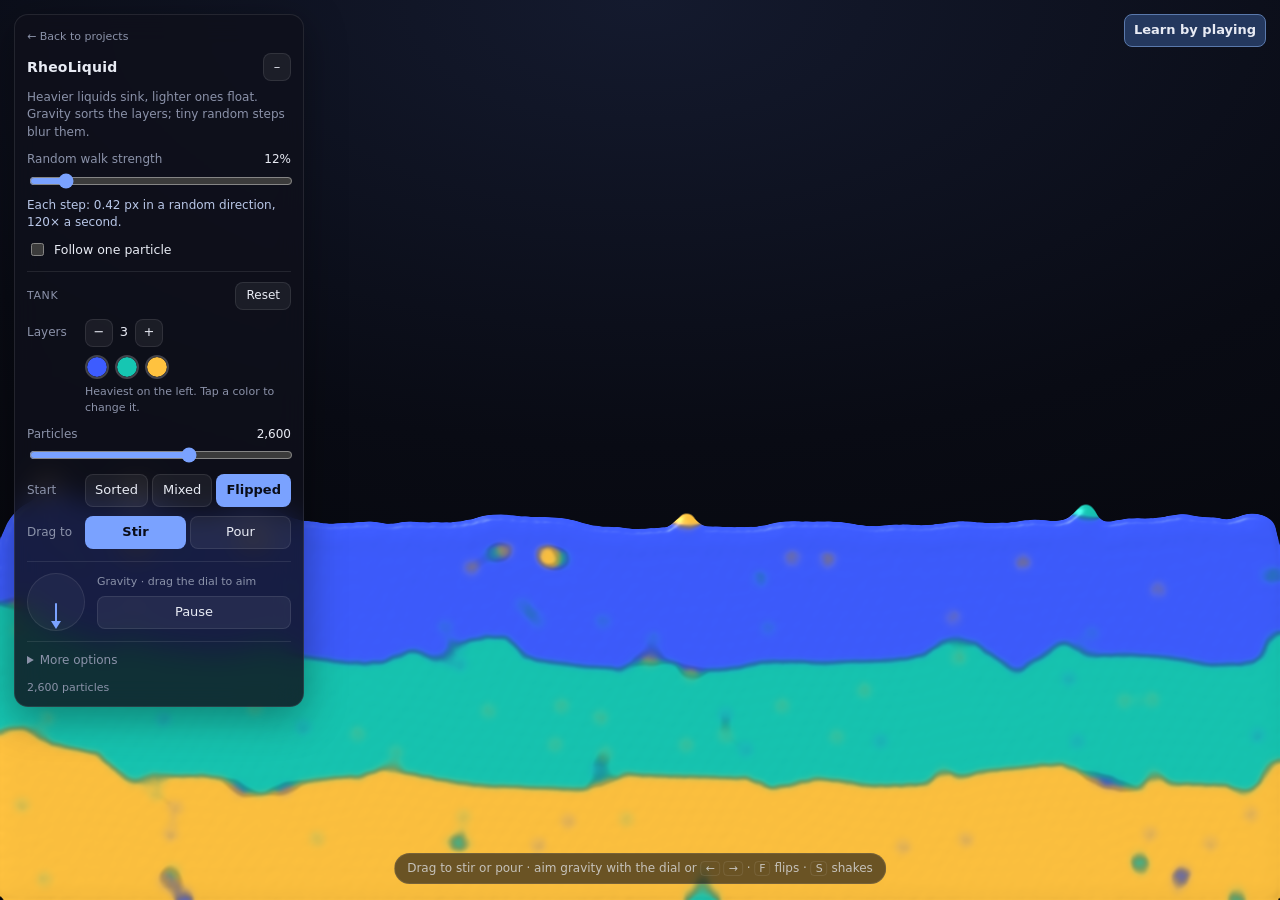
==== commit af3c8773: "Remove Coral mode and focus RheoLiquid on fluid interaction" ====
--- a/rheoliquid.html
+++ b/rheoliquid.html
@@ -4,7 +4,7 @@
 <meta charset="utf-8">
 <meta name="viewport" content="width=device-width,initial-scale=1,viewport-fit=cover">
 <title>RheoLiquid</title>
-<meta name="description" content="Explore fluid layers, coral growth, and particle motion through interactive simulations and guided experiments.">
+<meta name="description" content="Explore fluid layers and particle motion through interactive simulations and guided experiments.">
 <style>
   /* Single dark look: one full-screen liquid tank, a control dock on the left, one shared explainer dock on the right. */
   :root{--bg:#06070c;--panel:rgba(15,17,27,.82);--sheet:rgba(15,19,32,.97);--line:rgba(255,255,255,.09);--text:#e8ebf4;--mut:#8b92a9;--acc:#7aa2ff;
@@ -33,7 +33,7 @@
   button:hover{background:rgba(255,255,255,.11)}
   button.on{background:var(--acc);border-color:transparent;color:#0a0d18;font-weight:600}
   .icon{width:28px;height:28px;padding:0;display:grid;place-items:center}
-  .tabs,.seg{display:grid;grid-auto-flow:column;grid-auto-columns:1fr;gap:4px;margin-top:10px}
+  .seg{display:grid;grid-auto-flow:column;grid-auto-columns:1fr;gap:4px;margin-top:10px}
   .desc{color:var(--mut);margin:8px 0 4px;font-size:12px}
   .label{color:var(--mut);font-size:11px;text-transform:uppercase;letter-spacing:.6px;margin-top:10px}
   .seg{margin-top:5px}
@@ -138,18 +138,15 @@
   </filter>
 </svg>
 
-<div id="stage"><canvas id="g" aria-hidden="true"></canvas><canvas id="c" role="img" aria-label="Interactive liquid layers and coral random walks"></canvas><canvas id="o" aria-hidden="true"></canvas></div>
+<div id="stage"><canvas id="g" aria-hidden="true"></canvas><canvas id="c" role="img" aria-label="Interactive liquid layers and particle motion"></canvas><canvas id="o" aria-hidden="true"></canvas></div>
 
 <div class="panel" id="panel">
   <a class="portfolio-link" href="./#projects">← Back to projects</a>
   <div class="head"><div class="title">RheoLiquid</div><button class="icon" id="collapse" title="Hide panel" aria-label="Hide controls" aria-expanded="true">–</button></div>
   <div class="body">
-    <div class="tabs" id="tabs">
-      <button data-mode="layers" class="on">Layers</button><button data-mode="coral">Coral</button>
-    </div>
     <p class="desc" id="desc"></p>
 
-    <section data-for="layers">
+    <section>
       <label class="slider"><span>Random walk strength</span><output id="tempOut"></output>
         <input id="temp" type="range" min="0" max="3" step="0.01" value="0.35"></label>
       <p class="walk-note" id="walkReadout"></p>
@@ -172,12 +169,6 @@
       <div class="swatches" id="swatches" hidden></div>
     </section>
 
-    <section data-for="coral" hidden>
-      <label class="slider"><span>Stickiness</span><output id="stickOut"></output>
-        <input id="stick" type="range" min="0.03" max="1" step="0.01" value="1"></label>
-      <div class="row"><button id="resetC">Clear</button></div>
-    </section>
-
     <div class="gravity">
       <div class="dial" id="dial" role="slider" tabindex="0" aria-label="Gravity direction" aria-valuemin="0" aria-valuemax="359" aria-valuenow="90" title="Drag or use arrow keys to aim gravity"><div class="arrow" id="arrow"></div></div>
       <div class="gcol">
@@ -187,15 +178,10 @@
     </div>
 
     <details class="more" id="more"><summary>More options</summary>
-      <section data-for="layers">
+      <section>
         <label class="check"><input type="checkbox" id="paths"> Show particle trails</label>
         <label class="check"><input type="checkbox" id="goo" checked> Smooth liquid look</label>
         <div class="row"><button id="flip">Flip gravity</button><button id="shake">Shake</button></div>
-      </section>
-      <section data-for="coral" hidden>
-        <label class="slider"><span>Pull (follows the gravity arrow)</span><output id="biasOut"></output>
-          <input id="bias" type="range" min="0" max="0.6" step="0.01" value="0"></label>
-        <div class="row"><button id="floor">Seed the floor</button></div>
       </section>
       <label class="slider"><span>Gravity strength</span><output id="gmagOut"></output>
         <input id="gmag" type="range" min="0" max="2" step="0.01" value="1"></label>
@@ -210,8 +196,7 @@
   <div class="head"><strong class="lp-title">Learn by playing</strong><button id="learnClose" class="icon" aria-label="Close learning panel">×</button></div>
   <nav class="lesson-tabs" aria-label="Choose an experiment">
     <button data-lesson="0" aria-pressed="true">1 · Liquid</button>
-    <button data-lesson="1" aria-pressed="false">2 · Coral</button>
-    <button data-lesson="2" aria-pressed="false">3 · Paths</button>
+    <button data-lesson="1" aria-pressed="false">2 · Paths</button>
   </nav>
   <h2 id="lessonTitle"></h2>
   <div class="question"><span class="eyebrow">GUESS</span><p id="lessonQuestion"></p></div>
@@ -219,7 +204,7 @@
   <div class="lesson-actions" id="lessonActions"></div>
   <p id="lessonStatus" role="status"></p>
   <details id="lessonDetails"><summary>Why?</summary><p id="lessonWhy"></p></details>
-  <div class="lesson-footer"><button id="lessonBack">Previous</button><span id="lessonCount">1 of 3</span><button id="lessonNext">Next experiment</button></div>
+  <div class="lesson-footer"><button id="lessonBack">Previous</button><span id="lessonCount">1 of 2</span><button id="lessonNext">Next experiment</button></div>
 </aside>
 
 
@@ -439,68 +424,6 @@
   return { step, add, shake, render, fill, s, h, N, MAX, rho0, X, Y, VX, VY, T, RHO, get n(){ return n; } };
 }
 //SIM-END
-
-/* ---------- Coral: diffusion-limited aggregation ---------- */
-function createCoral(W, H, DPR){
-  const cs=3, gw=Math.floor(W/cs), gh=Math.floor(H/cs), grid=new Uint8Array(gw*gh);
-  const layer=document.createElement('canvas'); layer.width=Math.round(W*DPR); layer.height=Math.round(H*DPR);
-  const lc=layer.getContext('2d'); lc.setTransform(DPR,0,0,DPR,0,0);
-  let count=0, minX=gw, minY=gh, maxX=-1, maxY=-1;
-  const K=700, ITER=60, WX=new Int32Array(K).fill(-1), WY=new Int32Array(K);
-  function occupy(cx,cy){
-    if(cx<0||cy<0||cx>=gw||cy>=gh) return;
-    const k=cy*gw+cx; if(grid[k]) return;
-    grid[k]=1; count++;
-    if(cx<minX)minX=cx; if(cx>maxX)maxX=cx; if(cy<minY)minY=cy; if(cy>maxY)maxY=cy;
-    lc.fillStyle=`hsl(${(190+count*0.03)%360},85%,63%)`;
-    lc.fillRect(cx*cs,cy*cs,cs,cs);
-  }
-  function seed(x,y){ const cx=(x/cs)|0, cy=(y/cs)|0; for(let dy=-1;dy<=1;dy++) for(let dx=-1;dx<=1;dx++) occupy(cx+dx,cy+dy); }
-  function floor(){ for(let x=0;x<gw;x++) occupy(x,gh-1); }
-  function box(m){ return [Math.max(0,minX-m), Math.max(0,minY-m), Math.min(gw-1,maxX+m), Math.min(gh-1,maxY+m)]; }
-  function spawn(k){
-    WX[k]=-1; if(maxX<0) return;
-    const [x0,y0,x1,y1]=box(14), pw=x1-x0, ph=y1-y0;
-    for(let tries=0;tries<6;tries++){
-      let t=Math.random()*2*(pw+ph), x, y;
-      if(t<pw){x=x0+t;y=y0;} else if((t-=pw)<ph){x=x1;y=y0+t;} else if((t-=ph)<pw){x=x1-t;y=y1;} else {t-=pw;x=x0;y=y1-t;}
-      x|=0; y|=0;
-      if(!grid[y*gw+x]){ WX[k]=x; WY[k]=y; return; }
-    }
-  }
-  function touching(x,y){
-    for(let dy=-1;dy<=1;dy++){ const yy=y+dy; if(yy<0||yy>=gh) continue;
-      for(let dx=-1;dx<=1;dx++){ const xx=x+dx; if(xx<0||xx>=gw||(!dx&&!dy)) continue; if(grid[yy*gw+xx]) return true; } }
-    return false;
-  }
-  function step(P){
-    const ax=Math.abs(P.gx), ay=Math.abs(P.gy), px=ax/((ax+ay)||1), sx=Math.sign(P.gx), sy=Math.sign(P.gy);
-    const [kx0,ky0,kx1,ky1]=box(40);
-    for(let k=0;k<K;k++){
-      if(WX[k]<0){ spawn(k); if(WX[k]<0) continue; }
-      let x=WX[k], y=WY[k];
-      for(let it=0;it<ITER;it++){
-        let dx=0, dy=0;
-        if(P.bias>0 && Math.random()<P.bias){ if(Math.random()<px) dx=sx; else dy=sy; }
-        else { const r=(Math.random()*4)|0; if(r===0)dx=1; else if(r===1)dx=-1; else if(r===2)dy=1; else dy=-1; }
-        const nx=x+dx, ny=y+dy;
-        if(nx<kx0||nx>kx1||ny<ky0||ny>ky1){ x=-1; break; }
-        if(grid[ny*gw+nx]) continue;
-        x=nx; y=ny;
-        if(touching(x,y) && Math.random()<P.stick){ occupy(x,y); x=-1; break; }
-      }
-      WX[k]=x; WY[k]=y;
-    }
-  }
-  function render(ctx){
-    ctx.clearRect(0,0,W,H);
-    ctx.drawImage(layer,0,0,W,H);
-    ctx.fillStyle='rgba(170,195,255,0.4)';
-    for(let k=0;k<K;k++) if(WX[k]>=0) ctx.fillRect(WX[k]*cs+0.5,WY[k]*cs+0.5,1.6,1.6);
-  }
-  seed(W/2,H/2);
-  return { seed, floor, step, render, get n(){ return count; } };
-}
 
 /* ---------- Gooey liquid renderer (WebGL metaballs) ----------
    Pass 1 splats every particle as a soft kernel into two half-resolution textures:
@@ -630,19 +553,12 @@
 let COLORS=[], GLCOLORS=[];
 const setText=(el,s)=>{ if(el.textContent!==s) el.textContent=s; };
 
-const DESC={
-  layers:'Heavier liquids sink, lighter ones float. Gravity sorts the layers; tiny random steps blur them.',
-  coral:'Wanderers step randomly until they touch the coral, then freeze. Branches grow from that one rule.'
-};
-const HINT={
-  layers:'Drag to stir or pour<span class="kb"> · aim gravity with the dial or <kbd>←</kbd> <kbd>→</kbd> · <kbd>F</kbd> flips · <kbd>S</kbd> shakes</span><span class="tch"> · tap + to set up the tank</span>',
-  coral:'Click, tap or drag to plant seeds<span class="kb"> · wanderers freeze when they touch the coral</span>'
-};
-
-const st={mode:'layers', tool:'stir', pour:0, temp:0.35, paused:matchMedia('(prefers-reduced-motion: reduce)').matches, paths:false, inspect:false, slowParticle:false, goo:true, layers:3, start:'flipped', count:null, custom:{}, gAngle:Math.PI/2, gMag:1, tilt:null,
-          stick:1, bias:0};
+const DESC='Heavier liquids sink, lighter ones float. Gravity sorts the layers; tiny random steps blur them.';
+const HINT='Drag to stir or pour<span class="kb"> · aim gravity with the dial or <kbd>←</kbd> <kbd>→</kbd> · <kbd>F</kbd> flips · <kbd>S</kbd> shakes</span><span class="tch"> · tap + to set up the tank</span>';
+
+const st={tool:'stir', pour:0, temp:0.35, paused:matchMedia('(prefers-reduced-motion: reduce)').matches, paths:false, inspect:false, slowParticle:false, goo:true, layers:3, start:'flipped', count:null, custom:{}, gAngle:Math.PI/2, gMag:1, tilt:null};
 const ptr={x:0,y:0,dx:0,dy:0,vx:0,vy:0,down:false,in:false};
-let W=0,H=0,DPR=1, liquid=null, coral=null;
+let W=0,H=0,DPR=1, liquid=null;
 let trails=[], singleStep=false, accumulator=0;
 let lessonIndex=0;
 const pathLesson={active:false,running:false,phase:'intro',snapshot:null,index:-1,target:240,trial:'off',off:null,on:null};
@@ -656,37 +572,30 @@
 
 function resize(){
   W=innerWidth; H=innerHeight; DPR=Math.min(devicePixelRatio||1, 2);
-  const d = st.mode==='layers' && !gooGL ? 1 : DPR;   // the SVG fallback filter blurs anyway; keep it cheap
+  const d = !gooGL ? 1 : DPR;   // the SVG fallback filter blurs anyway; keep it cheap
   for(const c of [cv,ov]){ c.width=Math.round(W*d); c.height=Math.round(H*d); }
   ctx.setTransform(d,0,0,d,0,0); octx.setTransform(d,0,0,d,0,0);
   if(gooGL) gooGL.resize(W,H,DPR);
   build();
 }
-function useGL(){ return !!gooGL && !gooGL.lost && st.mode==='layers' && st.goo; }
+function useGL(){ return !!gooGL && !gooGL.lost && st.goo; }
 function applyRenderMode(){
   glc.hidden=!useGL();
   if(gooGL && glc.hidden) gooGL.clear();
-  cv.classList.toggle('goo', st.mode==='layers' && st.goo && !useGL());
+  cv.classList.toggle('goo', st.goo && !useGL());
 }
 function build(){
   clearGuideRun();
   trails=[]; accumulator=0;
-  if(st.mode==='layers'){
-    const count = st.count || autoCount();
-    liquid=createLiquid(W,H,{count, layers:st.layers, start:st.start});
-    $('#count').value=count; $('#countOut').textContent=count.toLocaleString();
-    resetParticleTracking();
-    $('#gooBlur').setAttribute('stdDeviation', (liquid.s*0.45).toFixed(1));
-  } else {
-    coral=createCoral(W,H,DPR);
-  }
-}
-
-function setMode(m){
-  st.mode=m;
-  document.querySelectorAll('#tabs button').forEach(b=>{b.classList.toggle('on',b.dataset.mode===m);b.setAttribute('aria-pressed',b.dataset.mode===m);});
-  document.querySelectorAll('section[data-for]').forEach(s=>s.hidden=s.dataset.for!==m);
-  $('#desc').textContent=DESC[m]; $('#hint').innerHTML=HINT[m]; $('#hint').classList.remove('faded');
+  const count = st.count || autoCount();
+  liquid=createLiquid(W,H,{count, layers:st.layers, start:st.start});
+  $('#count').value=count; $('#countOut').textContent=count.toLocaleString();
+  resetParticleTracking();
+  $('#gooBlur').setAttribute('stdDeviation', (liquid.s*0.45).toFixed(1));
+}
+
+function resetSimulation(){
+  $('#desc').textContent=DESC; $('#hint').innerHTML=HINT; $('#hint').classList.remove('faded');
   applyRenderMode();
   ctx.clearRect(0,0,W,H);
   resize();
@@ -700,11 +609,8 @@
   el.addEventListener('input',upd); upd();
 }
 bindRange('temp','temp',v=>Math.round(v/3*100)+'%');
-bindRange('stick','stick',v=>Math.round(v*100)+'%');
-bindRange('bias','bias',v=>v.toFixed(2));
 bindRange('gmag','gMag',v=>v.toFixed(2)+' g');
 
-$('#tabs').addEventListener('click',e=>{ const m=e.target.dataset.mode; if(m && m!==st.mode) setMode(m); });
 $('#tools').addEventListener('click',e=>{
   const t=e.target.dataset.tool; if(!t) return; st.tool=t;
   document.querySelectorAll('#tools button').forEach(b=>{b.classList.toggle('on',b.dataset.tool===t);b.setAttribute('aria-pressed',b.dataset.tool===t);});
@@ -734,16 +640,16 @@
   }));
   $('#layerOut').textContent=st.layers; $('#layerLess').disabled=st.layers<=MIN_LAYERS; $('#layerMore').disabled=st.layers>=MAX_LAYERS;
 }
-function setLayers(nl){ nl=Math.max(MIN_LAYERS,Math.min(MAX_LAYERS,nl)); if(nl===st.layers)return; st.layers=nl; renderTank(); if(st.mode==='layers')build(); }
+function setLayers(nl){ nl=Math.max(MIN_LAYERS,Math.min(MAX_LAYERS,nl)); if(nl===st.layers)return; st.layers=nl; renderTank(); build(); }
 function setStart(m,rebuild=true){
   st.start=m; document.querySelectorAll('#startMode button').forEach(b=>{b.classList.toggle('on',b.dataset.start===m);b.setAttribute('aria-pressed',b.dataset.start===m);});
-  if(rebuild&&st.mode==='layers')build();
+  if(rebuild)build();
 }
 $('#layerLess').onclick=()=>setLayers(st.layers-1);
 $('#layerMore').onclick=()=>setLayers(st.layers+1);
 $('#startMode').addEventListener('click',e=>{ const m=e.target.dataset.start; if(m)setStart(m); });
 $('#count').addEventListener('input',e=>{ $('#countOut').textContent=(+e.target.value).toLocaleString(); });
-$('#count').addEventListener('change',e=>{ st.count=+e.target.value; if(st.mode==='layers')build(); });
+$('#count').addEventListener('change',e=>{ st.count=+e.target.value; build(); });
 renderTank();
 $('#paths').onchange=e=>{st.paths=e.target.checked;trails=[];};
 function pauseUI(){ $('#inspectorPlay').textContent=st.paused?'Play':'Pause'; $('#pause').textContent=st.paused?'Play':'Pause';$('#pause').setAttribute('aria-pressed',st.paused);$('#step').hidden=!st.paused; }
@@ -754,8 +660,6 @@
 $('#flip').onclick=()=>{ if(st.tilt) return; st.gAngle+=Math.PI; };
 $('#shake').onclick=()=>liquid&&liquid.shake();
 $('#resetL').onclick=()=>build();
-$('#resetC').onclick=()=>build();
-$('#floor').onclick=()=>coral&&coral.floor();
 $('#collapse').onclick=()=>{ const p=$('#panel'); p.classList.toggle('min'); const collapsed=p.classList.contains('min');$('#collapse').textContent=collapsed?'+':'–';$('#collapse').setAttribute('aria-expanded',!collapsed);$('#collapse').setAttribute('aria-label',collapsed?'Show controls':'Hide controls'); };
 
 // gravity dial
@@ -796,9 +700,8 @@
   if(k==='arrowleft'){ st.gAngle-=Math.PI/12; st.tilt=null; }
   else if(k==='arrowright'){ st.gAngle+=Math.PI/12; st.tilt=null; }
   else if(k==='f') st.gAngle+=Math.PI;
-  else if(k==='s') liquid&&st.mode==='layers'&&liquid.shake();
+  else if(k==='s') liquid&&liquid.shake();
   else if(k==='r') build();
-  else if(k==='1') setMode('layers'); else if(k==='2') setMode('coral');
 });
 
 /* ---- pointer ---- */
@@ -806,11 +709,9 @@
   stage.setPointerCapture(e.pointerId);
   $('#hint').classList.add('faded');
   ptr.down=true; ptr.x=e.clientX; ptr.y=e.clientY; ptr.dx=ptr.dy=ptr.vx=ptr.vy=0; ptr.in=true;
-  if(st.mode==='coral') coral.seed(ptr.x,ptr.y);
 });
 stage.addEventListener('pointermove',e=>{
   ptr.dx+=e.clientX-ptr.x; ptr.dy+=e.clientY-ptr.y; ptr.x=e.clientX; ptr.y=e.clientY; ptr.in=true;
-  if(ptr.down && st.mode==='coral') coral.seed(ptr.x,ptr.y);
 });
 const up=()=>{ ptr.down=false; };
 stage.addEventListener('pointerup',up); stage.addEventListener('pointercancel',up);
@@ -822,11 +723,6 @@
   steps:['Press Walk off. Watch gravity sort.','Press Walk on, then stir.'],
   actions:['Walk off · 0%','Walk on · 100%'],
   why:'Yes, and often faster. Random steps help stuck particles slip past each other. Strong steps keep the borders fuzzy.'},
- {title:'Random steps build a shape',
-  question:'If walkers rarely stick, how does the coral change?',
-  steps:['Press Sticky. Watch the tips.','Press Less sticky. Compare.'],
-  actions:['Sticky · 100%','Less sticky · 10%'],
-  why:'Tips stick out, so walkers hit them first: thin branches. Slippery walkers sneak inside first: a denser coral.'},
  {title:'Two paths, one particle',
   question:'With random steps off, can a particle still move?',
   steps:['Press Open, then run both trials.'],
@@ -849,19 +745,13 @@
 function clearGuideRun(){cancelPathLesson();}
 function guideOpen(open){$('#learnPanel').hidden=!open;inspectorVisibility();$('#learnToggle').setAttribute('aria-expanded',open);if(open&&innerWidth<=760&&!$('#panel').classList.contains('min'))$('#collapse').click();}
 function startLessonAction(action){
-  if(lessonIndex===2){openPathLesson();return;}
+  if(lessonIndex===1){openPathLesson();return;}
   ptr.down=false;singleStep=false;
   st.tilt=null;tiltBtn(false);st.gAngle=Math.PI/2;guideRange('gmag',1);
-  if(lessonIndex===0){
-    if(action===0)setStart('mixed',false);
-    if(st.mode!=='layers'||action===0)setMode('layers');
-    guideRange('temp',action===0?0:3);st.paths=true;$('#paths').checked=true;
-    st.tool='stir';$('#tools [data-tool="stir"]').click();
-    guideMessage(action===0?'Walk off. Watch the layers sort.':'Walk on. Same tank, now jiggling. Try stirring.');
-  }else{
-    setMode('coral');guideRange('bias',0);guideRange('stick',action===0?1:.1);
-    guideMessage(action===0?'Growing. Watch the tips.':'Growing slowly. Give it a moment.');
-  }
+  if(action===0){setStart('mixed',false);resetSimulation();}
+  guideRange('temp',action===0?0:3);st.paths=true;$('#paths').checked=true;
+  st.tool='stir';$('#tools [data-tool="stir"]').click();
+  guideMessage(action===0?'Walk off. Watch the layers sort.':'Walk on. Same tank, now jiggling. Try stirring.');
   st.paused=false;accumulator=0;pauseUI();
 }
 $('#learnToggle').onclick=()=>guideOpen($('#learnPanel').hidden);
@@ -870,12 +760,12 @@
 $('#lessonBack').onclick=()=>showLesson(Math.max(0,lessonIndex-1));
 $('#lessonNext').onclick=()=>showLesson(Math.min(LESSONS.length-1,lessonIndex+1));
 $('#panel').addEventListener('input',e=>{ if(e.target.type!=='color')clearGuideRun(); });
-$('#panel').addEventListener('click',e=>{if(e.target.closest('#resetL,#resetC,#floor'))clearGuideRun();if(e.target.closest('#collapse')&&innerWidth<=760&&!$('#panel').classList.contains('min'))guideOpen(false);});
+$('#panel').addEventListener('click',e=>{if(e.target.closest('#resetL'))clearGuideRun();if(e.target.closest('#collapse')&&innerWidth<=760&&!$('#panel').classList.contains('min'))guideOpen(false);});
 stage.addEventListener('pointerdown',clearGuideRun);
 showLesson(0);
 
 $('#step').addEventListener('click',clearGuideRun);
-addEventListener('keydown',e=>{if(['ArrowLeft','ArrowRight','f','r','1','2','3'].includes(e.key))clearGuideRun();});
+addEventListener('keydown',e=>{if(['ArrowLeft','ArrowRight','f','r'].includes(e.key))clearGuideRun();});
 // The random-only path sums the exact sampled increments, not another RNG.
 // Both traces start at the same recorded physical position. Adaptive sampling
 // bounds drawing memory; totals and the newest endpoint retain every step.
@@ -906,7 +796,7 @@
   if(pathLesson.active){st.paused=true;accumulator=0;pauseUI();$('#pathLessonResult').textContent='You changed something mid-run. Start again for a fair comparison.';pathLessonUI();}
 }
 function openPathLesson(){
-  clearGuideRun();if(st.mode!=='layers')setMode('layers');
+  clearGuideRun();
   st.inspect=true;$('#inspectParticle').checked=true;guideOpen(false);
   pathLesson.active=true;pathLesson.running=false;pathLesson.snapshot=null;pathLesson.phase='intro';
   st.paused=true;accumulator=0;pauseUI();$('#pathLessonResult').textContent='';pathLessonUI();inspectorVisibility();
@@ -923,7 +813,7 @@
     pathLesson.snapshot=null;ptr.down=false;ptr.in=false;ptr.dx=ptr.dy=ptr.vx=ptr.vy=0;
     st.tilt=null;tiltBtn(false);st.gAngle=Math.PI/2;guideRange('gmag',1);guideRange('temp',0);
     st.slowParticle=false;$('#slowParticle').checked=false;st.tool='stir';$('#tools [data-tool="stir"]').click();
-    setMode('layers');st.inspect=true;$('#inspectParticle').checked=true;
+    resetSimulation();st.inspect=true;$('#inspectParticle').checked=true;
     pathLesson.index=tracked.index;pathLesson.snapshot=snapshotLiquid(liquid);pathLesson.off=null;pathLesson.on=null;
     pathLesson.trial='off';resetTrialPaths();
   }else if(pathLesson.phase==='off'){
@@ -1015,7 +905,7 @@
   for(let i=0;i<liquid.n;i++){const d=(liquid.X[i]-W*.5)**2+(liquid.Y[i]-H*.65)**2;if(d<best){best=d;tracked.index=i;}}
 }
 function inspectorVisibility(){
-  $('#particleInspector').hidden=st.mode!=='layers'||!st.inspect||!$('#learnPanel').hidden;
+  $('#particleInspector').hidden=!st.inspect||!$('#learnPanel').hidden;
   $('#inspectParticle').checked=st.inspect;
 }
 function captureParticle(sample){
@@ -1070,7 +960,7 @@
 $('#slowParticle').onchange=e=>{st.slowParticle=e.target.checked;accumulator=0;};
 $('#pickParticle').onclick=()=>{tracked.picking=!tracked.picking;$('#pickParticle').setAttribute('aria-pressed',tracked.picking);$('#particleStatus').textContent=tracked.picking?'Click or tap the liquid to follow the nearest particle.':'Selection cancelled.';};
 stage.addEventListener('pointerdown',e=>{
-  if(!tracked.picking||st.mode!=='layers')return;
+  if(!tracked.picking)return;
   e.preventDefault();e.stopImmediatePropagation();let best=Infinity;
   for(let i=0;i<liquid.n;i++){const d=(liquid.X[i]-e.clientX)**2+(liquid.Y[i]-e.clientY)**2;if(d<best){best=d;tracked.index=i;}}
   tracked.last=null;tracked.path=[];tracked.count=0;tracked.comparison=null;tracked.picking=false;ptr.down=false;
@@ -1081,9 +971,9 @@
 let last=performance.now(), fpsAvg=60, slow=0, uiAt=0, cvClean=false;
 function frame(t){
   const dt=Math.max(0,Math.min(100,t-last)); last=t;
-  if(!st.paused)accumulator+=dt*(st.mode==='layers'&&st.slowParticle?.1:1);
+  if(!st.paused)accumulator+=dt*(st.slowParticle?.1:1);
   // Cap catch-up work per frame so one slow frame cannot snowball into the next.
-  const maxTicks=st.mode==='layers'?3:5;
+  const maxTicks=3;
   let ticks=st.paused?(singleStep?1:0):Math.min(maxTicks,Math.floor(accumulator/FIXED_MS));
   if(st.paused)accumulator=0;else accumulator=Math.min(FIXED_MS,Math.max(0,accumulator-ticks*FIXED_MS));
   const uiTick=t-uiAt>250; if(uiTick)uiAt=t;
@@ -1093,53 +983,47 @@
   const g=gravity();
   octx.clearRect(0,0,W,H);
 
-  if(st.mode==='layers'){
-    const SUB=2, s=liquid.s, cap=s*1.5;
-    let brush=null;
-    if(ptr.down && st.tool!=='pour'){
-      const vx=Math.max(-cap,Math.min(cap,ptr.vx/SUB)), vy=Math.max(-cap,Math.min(cap,ptr.vy/SUB));
-      brush={x:ptr.x,y:ptr.y,r:s*5,vx,vy,tool:st.tool};
-    }
-    if(ticks && ptr.down && st.tool==='pour'){
-      for(let k=0;k<4*ticks;k++){ const a=Math.random()*6.283, r=Math.random()*s*1.5;
-        liquid.add(ptr.x+Math.cos(a)*r, ptr.y+Math.sin(a)*r, st.pour, ptr.vx*0.15, ptr.vy*0.15); }
-    }
-    let liquidSteps=tracked.pending?1:SUB*ticks;tracked.pending=false;
-    if(pathLesson.running)liquidSteps=Math.min(liquidSteps,pathLesson.target-(tracked.comparison?.steps||0));
-    for(let k=0;k<liquidSteps;k++){captureParticle(liquid.step({gx:g.x,gy:g.y,temp:st.temp,brush,track:st.inspect?tracked.index:-1}));updatePathTrial();}
-    if(st.paths){
-      for(let j=0;j<12;j++){
-        const i=Math.min(liquid.n-1,Math.floor((j+.5)*liquid.n/12));
-        const trail=trails[j]||(trails[j]=[]);
-        if(ticks){trail.push([liquid.X[i],liquid.Y[i]]);if(trail.length>90)trail.shift();}
-        octx.strokeStyle=COLORS[liquid.T[i]];octx.lineWidth=1.5;octx.beginPath();
-        trail.forEach(([x,y],k)=>k?octx.lineTo(x,y):octx.moveTo(x,y));octx.stroke();
-        octx.strokeStyle='rgba(255,255,255,.9)';octx.beginPath();octx.arc(liquid.X[i],liquid.Y[i],3,0,Math.PI*2);octx.stroke();
-      }
-    }
-    const stepPx=st.temp*s*.08;
-    setText($('#walkReadout'),stepPx>0?`Each step: ${stepPx.toFixed(2)} px in a random direction, 120× a second.`:'Random steps off: only gravity and your hand move the liquid.');
-    if(useGL()){
-      if(!cvClean){ctx.clearRect(0,0,W,H);cvClean=true;}
-      gooGL.draw(liquid,GLCOLORS);
-    }else{
-      ctx.clearRect(0,0,W,H);cvClean=false;
-      liquid.render(ctx,COLORS,st.goo);
-    }
-    drawTrackedParticle(t);
-    if(ptr.in){
-      const col='255,255,255';
-      octx.strokeStyle=`rgba(${col},${ptr.down?0.55:0.25})`; octx.lineWidth=1.5;
-      octx.beginPath(); octx.arc(ptr.x,ptr.y,st.tool==='pour'?s*1.5:s*5,0,6.2832); octx.stroke();
-    }
-    if(uiTick)setText($('#stats'),`${liquid.n.toLocaleString()} particles`);
-    // auto-fallback if the SVG goo filter (used only without WebGL) is too slow on this machine
-    if(!useGL() && st.goo && fpsAvg<24){ if(++slow>180){ st.goo=false; $('#goo').checked=false; applyRenderMode(); } } else slow=0;
-  } else {
-    for(let k=0;k<ticks;k++)coral.step({gx:g.x,gy:g.y,stick:st.stick,bias:st.bias*Math.min(1,st.gMag)});
-    coral.render(ctx);
-    if(uiTick)setText($('#stats'),`${coral.n.toLocaleString()} frozen cells`);
-  }
+  const SUB=2, s=liquid.s, cap=s*1.5;
+  let brush=null;
+  if(ptr.down && st.tool!=='pour'){
+    const vx=Math.max(-cap,Math.min(cap,ptr.vx/SUB)), vy=Math.max(-cap,Math.min(cap,ptr.vy/SUB));
+    brush={x:ptr.x,y:ptr.y,r:s*5,vx,vy,tool:st.tool};
+  }
+  if(ticks && ptr.down && st.tool==='pour'){
+    for(let k=0;k<4*ticks;k++){ const a=Math.random()*6.283, r=Math.random()*s*1.5;
+      liquid.add(ptr.x+Math.cos(a)*r, ptr.y+Math.sin(a)*r, st.pour, ptr.vx*0.15, ptr.vy*0.15); }
+  }
+  let liquidSteps=tracked.pending?1:SUB*ticks;tracked.pending=false;
+  if(pathLesson.running)liquidSteps=Math.min(liquidSteps,pathLesson.target-(tracked.comparison?.steps||0));
+  for(let k=0;k<liquidSteps;k++){captureParticle(liquid.step({gx:g.x,gy:g.y,temp:st.temp,brush,track:st.inspect?tracked.index:-1}));updatePathTrial();}
+  if(st.paths){
+    for(let j=0;j<12;j++){
+      const i=Math.min(liquid.n-1,Math.floor((j+.5)*liquid.n/12));
+      const trail=trails[j]||(trails[j]=[]);
+      if(ticks){trail.push([liquid.X[i],liquid.Y[i]]);if(trail.length>90)trail.shift();}
+      octx.strokeStyle=COLORS[liquid.T[i]];octx.lineWidth=1.5;octx.beginPath();
+      trail.forEach(([x,y],k)=>k?octx.lineTo(x,y):octx.moveTo(x,y));octx.stroke();
+      octx.strokeStyle='rgba(255,255,255,.9)';octx.beginPath();octx.arc(liquid.X[i],liquid.Y[i],3,0,Math.PI*2);octx.stroke();
+    }
+  }
+  const stepPx=st.temp*s*.08;
+  setText($('#walkReadout'),stepPx>0?`Each step: ${stepPx.toFixed(2)} px in a random direction, 120× a second.`:'Random steps off: only gravity and your hand move the liquid.');
+  if(useGL()){
+    if(!cvClean){ctx.clearRect(0,0,W,H);cvClean=true;}
+    gooGL.draw(liquid,GLCOLORS);
+  }else{
+    ctx.clearRect(0,0,W,H);cvClean=false;
+    liquid.render(ctx,COLORS,st.goo);
+  }
+  drawTrackedParticle(t);
+  if(ptr.in){
+    const col='255,255,255';
+    octx.strokeStyle=`rgba(${col},${ptr.down?0.55:0.25})`; octx.lineWidth=1.5;
+    octx.beginPath(); octx.arc(ptr.x,ptr.y,st.tool==='pour'?s*1.5:s*5,0,6.2832); octx.stroke();
+  }
+  if(uiTick)setText($('#stats'),`${liquid.n.toLocaleString()} particles`);
+  // auto-fallback if the SVG goo filter (used only without WebGL) is too slow on this machine
+  if(!useGL() && st.goo && fpsAvg<24){ if(++slow>180){ st.goo=false; $('#goo').checked=false; applyRenderMode(); } } else slow=0;
 
   const ang=Math.atan2(g.y,g.x), len=6+18*Math.min(1,Math.hypot(g.x,g.y));
   $('#dial').setAttribute('aria-valuenow',Math.round((ang*180/Math.PI+360)%360));
@@ -1151,13 +1035,12 @@
 document.addEventListener('visibilitychange',()=>{last=performance.now();accumulator=0;ptr.down=false;});
 if(innerWidth<=760)$('#collapse').click();
 let rT=0; addEventListener('resize',()=>{ clearTimeout(rT); rT=setTimeout(resize,200); });
-// URL options: ?mode=coral  &warm=600 (fast-forward N steps, handy for screenshots)
+// URL option: ?warm=600 (fast-forward N steps, handy for screenshots)
 const QS=new URLSearchParams(location.search);
-setMode(['layers','coral'].includes(QS.get('mode')) ? QS.get('mode') : 'layers');
+resetSimulation();
 for(let k=0, N=Math.min(5000,+QS.get('warm')||0); k<N; k++){
   const g=gravity();
-  if(st.mode==='layers') liquid.step({gx:g.x,gy:g.y,temp:st.temp});
-  else coral.step({gx:g.x,gy:g.y,stick:st.stick,bias:0});
+  liquid.step({gx:g.x,gy:g.y,temp:st.temp});
 }
 guideOpen(false);inspectorVisibility();
 requestAnimationFrame(frame);
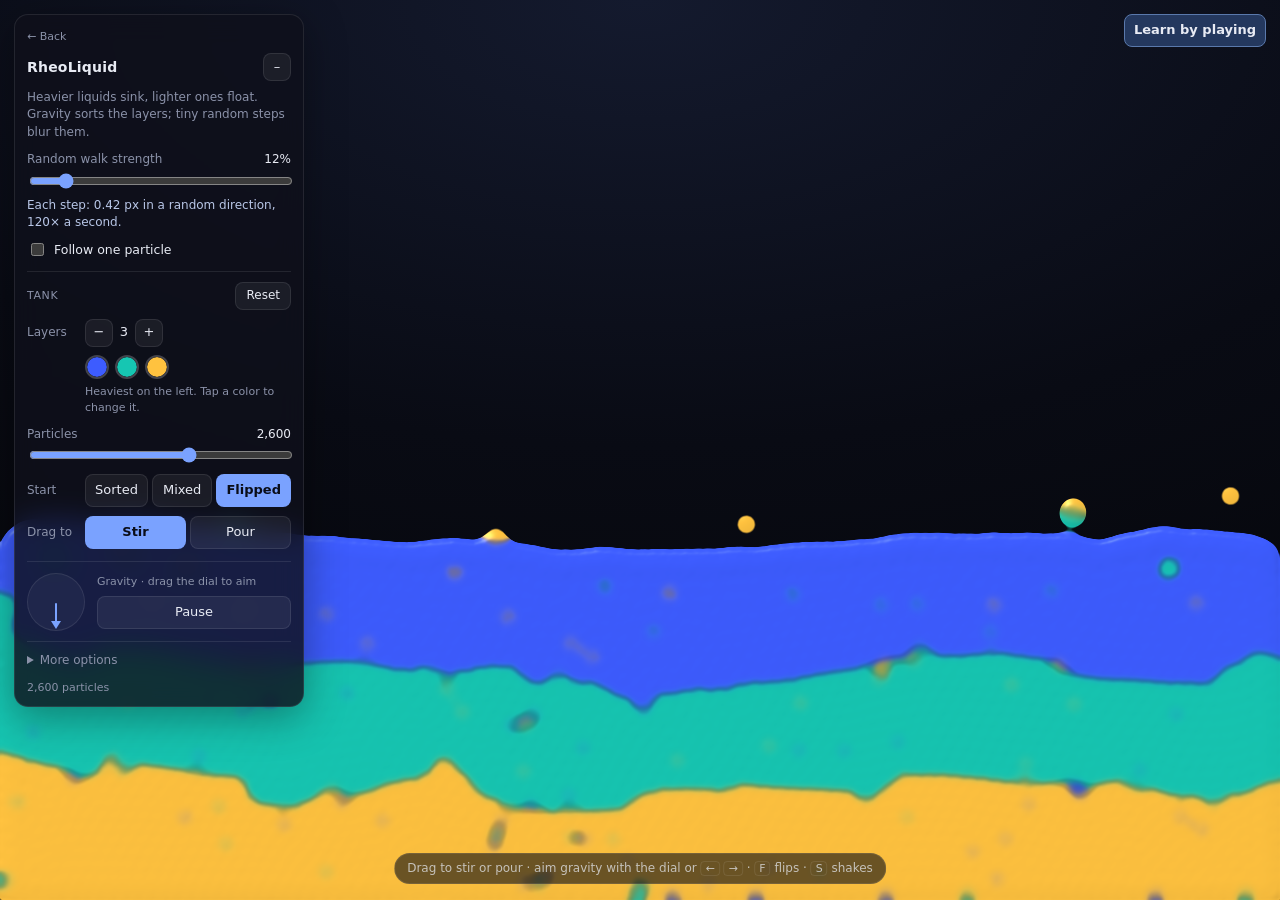
==== commit 1b4b8270: "Refresh RheoLiquid thumbnail and shorten back link" ====
--- a/rheoliquid.html
+++ b/rheoliquid.html
@@ -141,7 +141,7 @@
 <div id="stage"><canvas id="g" aria-hidden="true"></canvas><canvas id="c" role="img" aria-label="Interactive liquid layers and particle motion"></canvas><canvas id="o" aria-hidden="true"></canvas></div>
 
 <div class="panel" id="panel">
-  <a class="portfolio-link" href="./#projects">← Back to projects</a>
+  <a class="portfolio-link" href="./#projects">← Back</a>
   <div class="head"><div class="title">RheoLiquid</div><button class="icon" id="collapse" title="Hide panel" aria-label="Hide controls" aria-expanded="true">–</button></div>
   <div class="body">
     <p class="desc" id="desc"></p>
